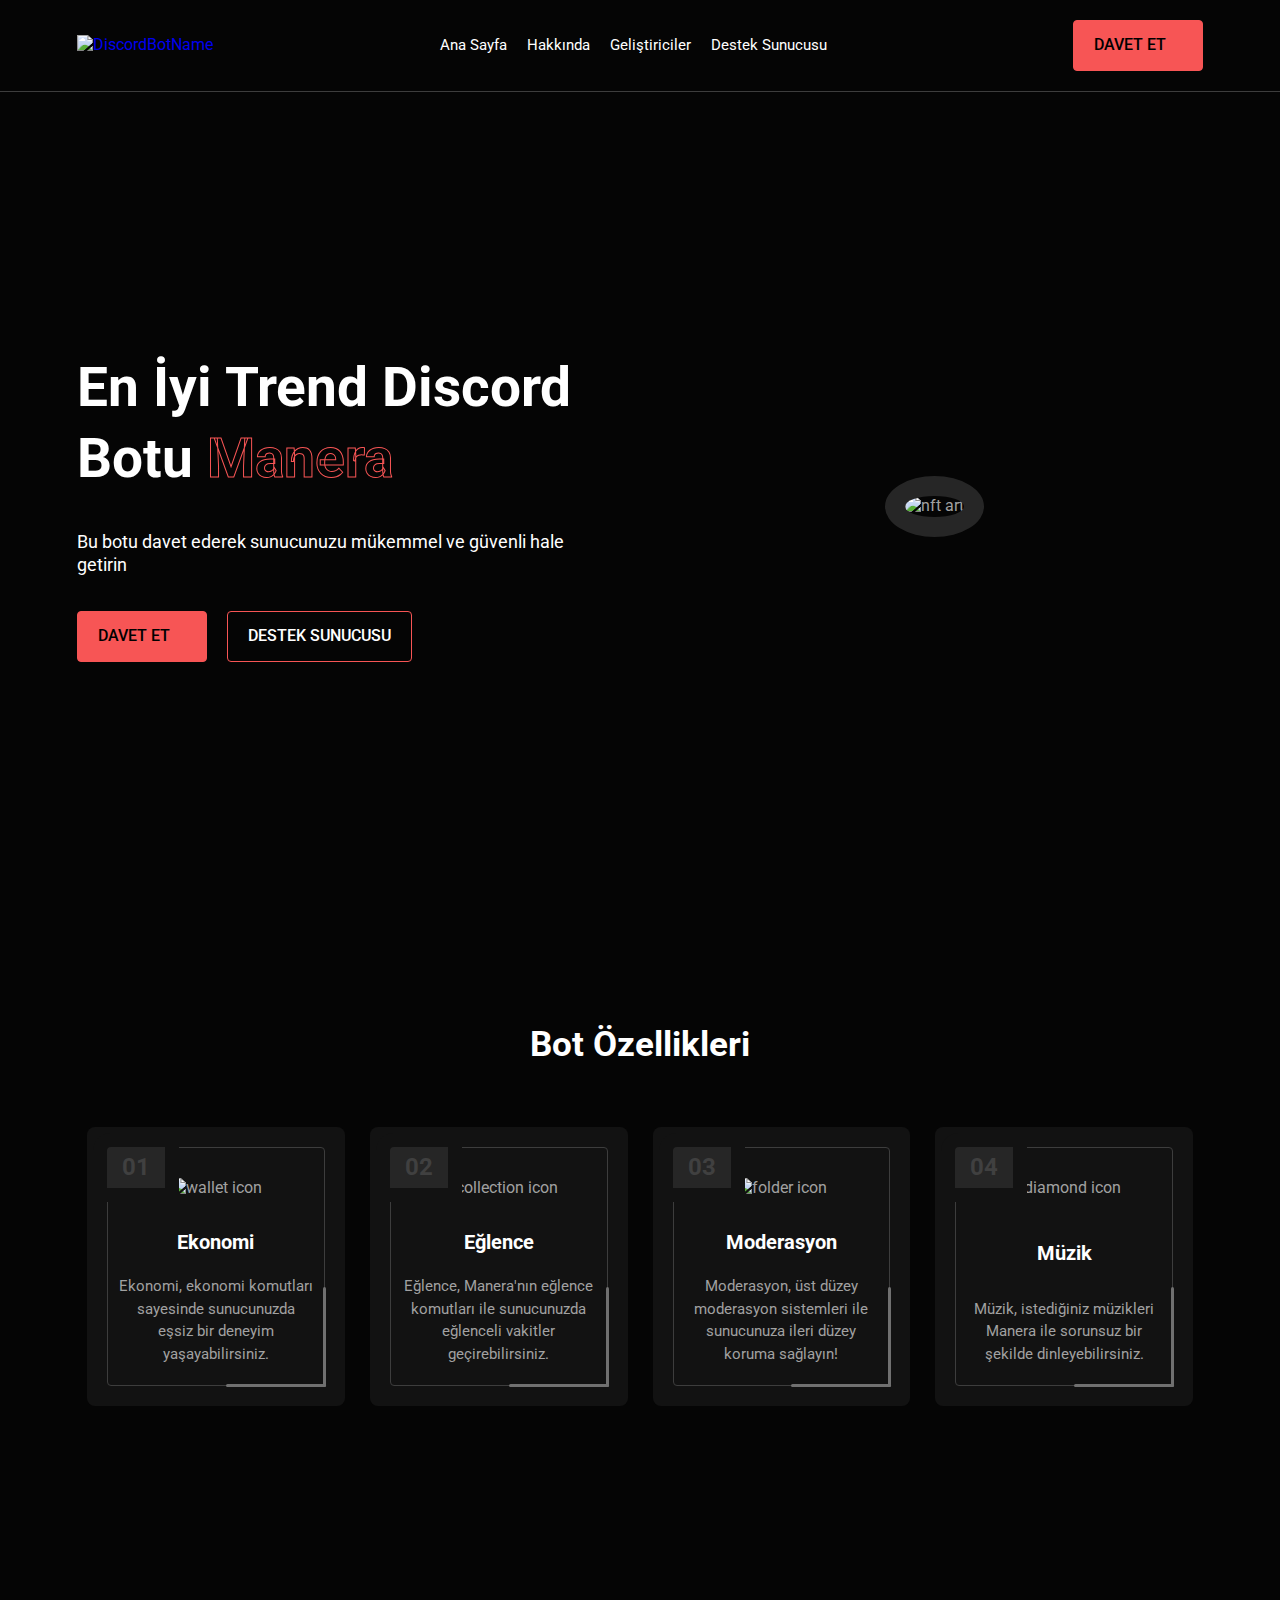
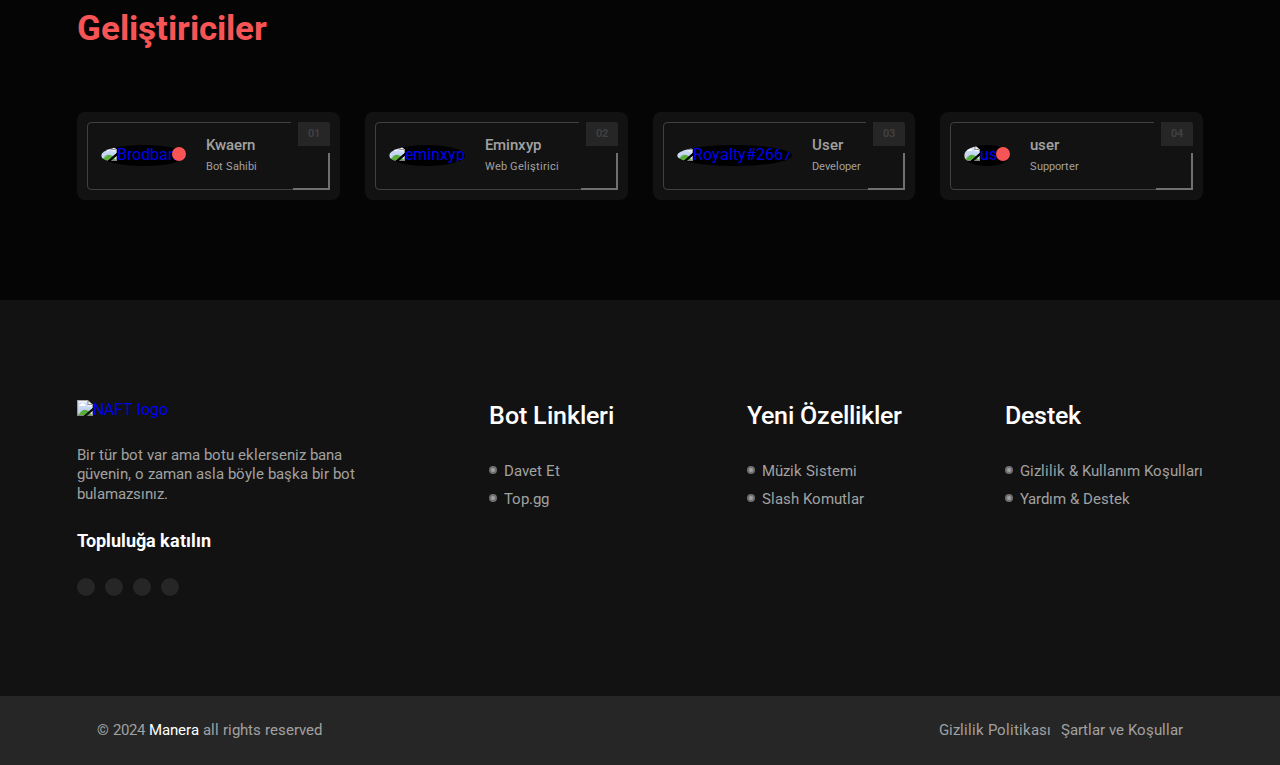
==== index.html @ 89b0ffce "Update index.html" ====
<!DOCTYPE html>
<html lang="tr">

<head>
  <meta charset="UTF-8">
  <meta http-equiv="X-UA-Compatible" content="IE=edge">
  <meta name="viewport" content="width=device-width, initial-scale=1.0">
  <title>Manera</title>

  <!-- 
    - favicon
  -->
  <link rel="shortcut icon" href="https://cdn.discordapp.com/attachments/1184591394103382036/1201522361778839643/maneraks.png?ex=65ca1fe6&is=65b7aae6&hm=19bd0932a2fc0174653f00691e097442fe1df727c82c39005e2b1308555ed3d6& type="image/x-icon">

  <!-- 
    - custom css link
  -->
  <link rel="stylesheet" href="./assets/css/style.css">

  <!-- 
    - google font link
  -->
  <link rel="preconnect" href="https://fonts.googleapis.com">
  <link rel="preconnect" href="https://fonts.gstatic.com" crossorigin>
  <link href="https://fonts.googleapis.com/css2?family=Roboto:wght@400;500;700&display=swap" rel="stylesheet">
</head>

<body id="top">

  <!-- 
    - #HEADER
  -->

  <header>

    <div class="container">

      <a href="#" class="logo">
        <img src="https://cdn.discordapp.com/attachments/1184591394103382036/1201583667835834488/Adsz_tasarm_2.png?ex=65ca58fe&is=65b7e3fe&hm=c01d398c096b6170b34c6fc2c13f0830bc9ed2c8a7b7e4e48bc62b7cde8f0c34&" alt="DiscordBotName">
      </a>

      <div class="header-right">

        <div class="header-nav-wrapper">

          <button class="navbar-toggle-btn" data-navbar-toggle-btn>
            <ion-icon name="menu-outline"></ion-icon>
          </button>

          <nav class="navbar" data-navbar>

            <ul class="navbar-list">

              <li>
                <a href="#" class="navbar-link">Ana Sayfa</a>
              </li>

              <li>
                <a href="#about" class="navbar-link">Hakkında</a>
              </li>

              <li>
                <a href="#dev" class="navbar-link">Geliştiriciler</a>
              </li>

            
              <li>
                <a href="https://discord.gg/sdFWwpCREx" class="navbar-link">Destek Sunucusu</a>
              </li>


            </ul>
            
          </nav>

        </div>

        <div class="header-actions">
          

          <a href="https://discord.com/api/oauth2/authorize?client_id=985594966036316211&permissions=8&scope=bot%20applications.commands " class="btn btn-primary">Davet Et</a>


        </div>

      </div>

    </div>

  </header>





  <main>

    <article>

      

      <section class="hero">
        <div class="container">

          <div class="hero-content">

            <h1 class="h1 hero-title">En İyi Trend Discord Botu <span>Manera</span></h1>

            <p class="hero-text">Bu botu davet ederek sunucunuzu mükemmel ve güvenli hale getirin
            </p>

            <div class="btn-group">
              <a href="https://discord.com/api/oauth2/authorize?client_id=985594966036316211&permissions=8&scope=bot%20applications.commands" class="btn btn-primary">Davet Et</a>
              <a href="https://discord.gg/sdFWwpCREx" class="btn btn-secondary">Destek Sunucusu</a>
</form>
            </div>

          </div>

          <figure class="hero-banner">
            <img src="https://cdn.discordapp.com/attachments/1184591394103382036/1201522361778839643/maneraks.png?ex=65ca1fe6&is=65b7aae6&hm=19bd0932a2fc0174653f00691e097442fe1df727c82c39005e2b1308555ed3d6&" alt="nft art">
          </figure>

        </div>
      </section>






      <!-- 
        - #ABOUT
      -->

      <section class="about" id="about">
        <div class="container">

          <h2 class="h2 about-title">Bot Özellikleri</h2>

          <ol class="about-list">

            <li class="about-item">
              <div class="about-card">

                <div class="card-number">01</div>

                <div class="card-icon">
                  <img src="https://cdn.discordapp.com/attachments/779700621447659540/1201577513789440080/2.png?ex=65ca5343&is=65b7de43&hm=60f9c2568402c52080551165c7b3b1ceeabcdd737053ff9cd080be063359512f&" alt="wallet icon">
                </div>

                <h3 class="h3 about-card-title">Ekonomi</h3>

                <p class="about-card-text">
                  Ekonomi, ekonomi komutları sayesinde sunucunuzda eşsiz bir deneyim yaşayabilirsiniz.
                </p>

              </div>
            </li>

            <li class="about-item">
              <div class="about-card">

                <div class="card-number">02</div>

                <div class="card-icon">
                  <img src="https://cdn.discordapp.com/attachments/779700621447659540/1201577491018559628/4.png?ex=65ca533e&is=65b7de3e&hm=a3a551748a558f6beef1a54694c07bf31b1537f04cc3c6c44092ff84a36e5d94&" alt="collection icon">
                </div>

                <h3 class="h3 about-card-title">Eğlence</h3>

                <p class="about-card-text">
                 
                  Eğlence, Manera'nın eğlence komutları ile sunucunuzda eğlenceli vakitler geçirebilirsiniz.
                </p>

              </div>
            </li>

            <li class="about-item">
              <div class="about-card">

                <div class="card-number">03</div>

                <div class="card-icon">
                  <img src="https://cdn.discordapp.com/attachments/779700621447659540/1201577513495822457/1.png?ex=65ca5343&is=65b7de43&hm=691351d4717c5593e59cc97327eeae18f609e2f7837d290efa427a0a22c0b8bb&" alt="folder icon">
                </div>

                <h3 class="h3 about-card-title">Moderasyon</h3>

                <p class="about-card-text">
                  Moderasyon, üst düzey moderasyon sistemleri ile sunucunuza ileri düzey koruma sağlayın!
                </p>

              </div>
            </li>

            <li class="about-item">
              <div class="about-card">

                <div class="card-number">04</div>

                <div class="card-icon">
                  <img src="https://cdn.discordapp.com/attachments/779700621447659540/1201577490787881121/3.png?ex=65ca533e&is=65b7de3e&hm=6235b880f688e910d16bcdf374d6e4fe6c2d73f40799fc205bdd5965414d3200&" alt="diamond icon">
                </div>

                <h3 class="h3 about-card-title">Müzik</h3>

                <p class="about-card-text">
                  Müzik, istediğiniz müzikleri Manera ile sorunsuz bir şekilde dinleyebilirsiniz.
                </p>

              </div>
            </li>

          </ol>

        </div>
      </section>




      <!-- 
        - #Developers 
      -->

      <section class="top-seller" id="dev">
        <div class="container">

          <h2 class="h2 top-seller-title">
             <span>Geliştiriciler</span>
            <ion-icon name="chevron-down"></ion-icon>
          </h2>

          <ol class="top-seller-list">

            <li class="top-seller-item">
              <a href="https://discord.com/users/902555971736465418" class="top-seller-card">

                <div class="card-number">01</div>

                <figure class="card-avatar">
                  <img src="https://cdn.discordapp.com/avatars/902555971736465418/47c8a2fa4b75178d156326b6716429ea.png?size=128" alt="Brodband">

                  <div class="avatar-badge">
                    <ion-icon name="checkmark-outline"></ion-icon>
                  </div>
                </figure>

                <div class="card-content">
                  <h3 class="h5 card-title">Kwaern</h3>

                  <data  >Bot Sahibi</data>
                </div>

              </a>
            </li>

            <li class="top-seller-item">
              <a href="https://discord.com/users/1033338920240418837" class="top-seller-card">

                <div class="card-number">02</div>

                <figure class="card-avatar">
                  <img src="https://cdn.discordapp.com/avatars/1033338920240418837/4757156acd725b22ab27d1b006e57ef4.png?size=128" alt="eminxyp">
                </figure>

                <div class="card-content">
                  <h3 class="h5 card-title">Eminxyp
</h3>

                  <data  >Web Geliştirici</data>
                </div>

              </a>
            </li>

            <li class="top-seller-item">
              <a href="#" class="top-seller-card">

                <div class="card-number">03</div>

                <figure class="card-avatar">
                  <img src="https://burayaavatareklencek.com" alt="Royalty#2667">
                </figure>

                <div class="card-content">
                  <h3 class="h5 card-title">User</h3>

                  <data  >Developer</data>
                </div>

              </a>
            </li>

            <li class="top-seller-item">
              <a href="#" class="top-seller-card">

                <div class="card-number">04</div>

                <figure class="card-avatar">
                  <img src="https://burayaavatareklencek.com" alt="user">

                  <div class="avatar-badge">
                    <ion-icon name="checkmark-outline"></ion-icon>
                  </div>
                </figure>

                <div class="card-content">
                  <h3 class="h5 card-title">user</h3>

                  <data  >Supporter</data>
                </div>

              </a>
            </li>
   

          </ol>

        </div>
      </section>

    </article>

  </main>





  <!-- 
    - #FOOTER
  -->

  <footer>

    <div class="footer-top">
      <div class="container">

        <div class="footer-brand">

          <a href="#" class="logo">
            <img src="https://cdn.discordapp.com/attachments/1184591394103382036/1201583667835834488/Adsz_tasarm_2.png?ex=65ca58fe&is=65b7e3fe&hm=c01d398c096b6170b34c6fc2c13f0830bc9ed2c8a7b7e4e48bc62b7cde8f0c34&" alt="NAFT logo">
          </a>

          <p class="footer-brand-text">
            Bir tür bot var ama botu eklerseniz bana güvenin, o zaman asla böyle başka bir bot bulamazsınız. 
          </p>

          <h3 class="h4 social-title">Topluluğa katılın</h3>

          <ul class="social-list">

            <li>
              <a href="https://github.com/" class="social-link">
                <ion-icon name="logo-github"></ion-icon>
              </a>
            </li>

            <li>
              <a href="https://twitter.com/" class="social-link">
                <ion-icon name="logo-twitter"></ion-icon>
              </a>
            </li>

            <li>
              <a href="https://www.instagram.com/" class="social-link">
                <ion-icon name="logo-instagram"></ion-icon>
              </a>
            </li>

            <li>
              <a href="https://www.youtube.com/" class="social-link">
                <ion-icon name="logo-youtube"></ion-icon>
              </a>
            </li>

          </ul>

        </div>

        <div class="footer-link-box">

          <ul class="footer-list">

            <li>
              <h3 class="h3 footer-item-title">Bot Linkleri</h3>
            </li>

            <li class="footer-item">
              <a href="https://discord.com/api/oauth2/authorize?client_id=985594966036316211&permissions=8&scope=bot%20applications.commands" class="footer-link">Davet Et</a>
            </li>

            <li class="footer-item">
              <a href="https://top.gg/bot/985594966036316211/vote" class="footer-link">Top.gg</a>
            </li>

          </ul>

          <ul class="footer-list">

            <li>
              <h3 class="h3 footer-item-title">Yeni Özellikler</h3>
            </li>

            <li class="footer-item">
              <a href="https://discord.com/api/oauth2/authorize?client_id=985594966036316211&permissions=8&scope=bot%20applications.commands" class="footer-link">Müzik Sistemi</a>
            </li>

            <li class="footer-item">
              <a href="https://discord.com/api/oauth2/authorize?client_id=985594966036316211&permissions=8&scope=bot%20applications.commands" class="footer-link">Slash Komutlar</a>
            </li>

          
          </ul>

          <ul class="footer-list">

            <li>
              <h3 class="h3 footer-item-title">Destek</h3>
            </li>

            <li class="footer-item">
              <a href="https://discord.gg/sdFWwpCREx" class="footer-link">Gizlilik & Kullanım Koşulları</a>
            </li>

            <li class="footer-item">
              <a href="https://discord.gg/sdFWwpCREx" class="footer-link">Yardım & Destek</a>
            </li>

         
          </ul>

        </div>

      </div>
    </div>

    <div class="footer-bottom">
      <div class="container">

        <p class="copyright">
          &copy; 2024 <a href="https://discord.gg/sdFWwpCREx">Manera</a> all rights reserved
        </p>

        <div class="footer-bottom-links">
          <a href="https://discord.gg/sdFWwpCREx">Gizlilik Politikası</a>

          <a href="https://discord.gg/sdFWwpCREx">Şartlar ve Koşullar</a>
        </div>

      </div>
    </div>

  </footer>



<style>
  .top-seller-card img {
    border-radius:50%;
  }
</style>

  <!--
    - #GO TO TOP
  -->

  <a href="#top" class="go-top" data-go-top>
    <ion-icon name="arrow-up-outline"></ion-icon>
  </a>





  <!-- 
    - custom js link
  -->
  <script src="./assets/js/script.js"></script>

  <!-- 
    - ionicon link
  -->
  <script type="module" src="https://unpkg.com/ionicons@5.5.2/dist/ionicons/ionicons.esm.js"></script>
  <script nomodule src="https://unpkg.com/ionicons@5.5.2/dist/ionicons/ionicons.js"></script>

</body>

</html>
---- assets/css/style.css ----
/*-----------------------------------*\ 
 * #style.css
\*-----------------------------------*/

/**
 * copyright 2022 @diwasatreya
 */





/*-----------------------------------*\
 * #CUSTOM PROPERTY 
\*-----------------------------------*/

:root {

  /**
   * colors
   */

  --jet: hsl(0, 0%, 20%);
  --white: hsl(0, 0%, 100%);
  --black: hsl(0, 0%, 0%);
  --onyx-1: hsl(0, 0%, 24%);
  --onyx-2: hsl(0, 0%, 25%);
  --gray-web: hsl(0, 0%, 48%);
  --light-gray: hsl(0, 0%, 80%);
  --davys-gray: hsl(0, 0%, 33%);
  --field-drab: hsl(47, 98%, 22%);
  --red-crayola: hsl(356, 73%, 58%);
  --golden-puppy: hsl(0, 91%, 65%);
  --quick-silver: hsl(0, 0%, 63%);
  --sonic-silver: hsl(0, 0%, 44%);
  --eerie-black-1: hsl(0, 0%, 15%);
  --eerie-black-2: hsl(0, 0%, 7%);
  --rich-black-fogra-39: hsl(0, 0%, 2%);

  /**
   * typography
   */

  --ff-roboto: "Roboto", sans-serif;

  --fs-1: 32px;
  --fs-2: 20px;
  --fs-3: 19px;
  --fs-4: 18px;
  --fs-5: 16px;
  --fs-6: 15px;
  --fs-7: 14px;
  --fs-8: 13px;
  --fs-9: 12px;
  --fs-10: 11px;

  --fw-500: 500;
  --fw-700: 700;

  /**
   * transition
   */

  --transition: 0.15s ease-in-out;

}





/*-----------------------------------*\
 * #RESET 
\*-----------------------------------*/

*, *::before, *::after {
  margin: 0;
  padding: 0;
  box-sizing: border-box;
}

a { text-decoration: none; }

li { list-style: none; }

button {
  color: inherit;
  background: none;
  border: none;
  font: inherit;
  cursor: pointer;
}

button,
img,
input,
a,
span,
ion-icon { display: block; }

input {
  font: inherit;
  border: none;
}

html {
  font-family: var(--ff-roboto);
  color: var(--quick-silver);
  line-height: 1.3;
  scroll-behavior: smooth;
}

body {
  background: var(--rich-black-fogra-39);
  min-width: 280px;
}

button, a, input, [tabindex] { outline-offset: 4px; }

::-webkit-scrollbar { width: 10px; }

::-webkit-scrollbar-track {
  background: var(--rich-black-fogra-39);
  border-left: 1px solid var(--onyx-1);
}

::-webkit-scrollbar-thumb { background: var(--golden-puppy); }

::-webkit-scrollbar-thumb:hover { --golden-puppy: hsl(47, 100%, 40%); }

::-webkit-scrollbar-button { height: 5px; }





/*-----------------------------------*\
 * #REUSED STYLE 
\*-----------------------------------*/

.container { padding: 0 12px; }

.h1,
.h2,
.h3 { color: var(--white); }

.h1 {
  font-size: var(--fs-1);
  text-transform: capitalize;
}

.h2 { font-size: var(--fs-3); }

.h3 { font-size: var(--fs-2); }

.h4 {
  color: inherit;
  font-size: var(--fs-5);
  font-weight: var(--fw-700);
}

.h5 {
  font-size: var(--fs-6);
  font-weight: var(--fw-500);
}

.btn {
  color: var(--white);
  font-size: var(--fs-9);
  font-weight: var(--fw-500);
  text-transform: uppercase;
  min-width: 130px;
  padding: 10px 15px;
  border: 1px solid var(--golden-puppy);
  border-radius: 4px;
}

.btn-primary {
  background: var(--golden-puppy);
  color: var(--black);
}

.btn-primary:is(:hover, :focus) { --golden-puppy: hsl(0, 100%, 75%); }

.btn-secondary:is(:hover, :focus) { background: hsla(47, 100%, 45%, 0.1); }





/*-----------------------------------*\
 * #HEADER
\*-----------------------------------*/

header {
  padding: 20px 0;
  border-bottom: 1px solid var(--onyx-1);
}

header .container {
  display: flex;
  justify-content: space-between;
  align-items: center;
}

.header-nav-wrapper { position: relative; }

.navbar {
  background: var(--onyx-1);
  position: absolute;
  top: calc(100% + 20px);
  right: 0;
  width: 250px;
  padding: 15px;
  border-radius: 8px;
  transform: scale(0.8);
  transform-origin: top right;
  opacity: 0;
  visibility: hidden;
  pointer-events: none;
  transition: var(--transition);
}

.navbar.active {
  transform: scale(1);
  opacity: 1;
  visibility: visible;
  pointer-events: all;
}

.navbar-link {
  background: transparent;
  color: var(--white);
  font-size: var(--fs-7);
  padding: 8px 10px;
  border-radius: 4px;
}

.navbar-link:is(:hover, :focus) { background: var(--davys-gray); }

.navbar-toggle-btn {
  color: var(--white);
  font-size: 30px;
  padding: 5px;
}

.header-actions { display: none; }





/*-----------------------------------*\
 * #HERO
\*-----------------------------------*/

.hero { padding: 60px 0; }

.hero-content {
  text-align: center;
  margin-bottom: 50px;
}

.hero-title { margin-bottom: 15px; }

.hero-title > span {
  display: inline-block;
  -webkit-text-stroke-width: 1px;
  -webkit-text-stroke-color: var(--golden-puppy);
  -webkit-text-fill-color: transparent;
}

.hero-text {
  color: var(--white);
  font-size: var(--fs-7);
  margin-bottom: 20px;
}

.btn-group {
  display: flex;
  justify-content: center;
  align-items: center;
  gap: 10px;
}

.hero-banner {
  border: 20px solid var(--eerie-black-1);
  border-radius: 50%;
  overflow: hidden;
}

.hero-banner img {
  width: 100%;
  height: 100%;
  object-fit: cover;
}





/*-----------------------------------*\
 * #NEW PRODUCT, EXPLORE PRODUCT
\*-----------------------------------*/

.new-product {
  background: var(--eerie-black-2);
  padding: 60px 0;
}

.section-header-wrapper {
  display: flex;
  justify-content: space-between;
  align-items: center;
  gap: 20px;
  margin-bottom: 40px;
}

.product-list {
  display: grid;
  grid-template-columns: 1fr;
  gap: 25px;
}

.product-card {
  background: var(--eerie-black-1);
  padding: 18px;
  border: 1px solid var(--onyx-2);
  border-radius: 8px;
}

.product-banner {
  position: relative;
  height: 210px;
  border-radius: 10px;
  overflow: hidden;
  margin-bottom: 25px;
}

.product-banner img {
  width: 100%;
  height: 100%;
  object-fit: cover;
}

.product-actions {
  position: absolute;
  top: 20px;
  left: 20px;
  right: 20px;
  display: flex;
  justify-content: space-between;
  align-items: center;
}

.product-card-menu,
.add-to-whishlist {
  width: 25px;
  height: 25px;
  display: grid;
  place-items: center;
  border-radius: 50%
}

.product-card-menu {
  background: var(--golden-puppy);
  color: var(--black);
}

.add-to-whishlist {
  background: var(--eerie-black-1);
  color: var(--white);
}

.add-to-whishlist.active { color: var(--red-crayola); }

.add-to-whishlist:is(:hover, :focus) { --white: hsl(0, 0%, 80%); }

.place-bid-btn {
  background: var(--golden-puppy);
  color: var(--black);
  position: absolute;
  top: 50%;
  left: 50%;
  transform: translate(-50%, 0);
  font-size: var(--fs-7);
  text-transform: capitalize;
  padding: 8px 16px;
  border-radius: 4px;
  opacity: 0;
  transition: var(--transition);
}

.product-card:is(:hover, :focus) .place-bid-btn,
.place-bid-btn:focus {
  transform: translate(-50%, -50%);
  opacity: 1;
}

.product-title { margin-bottom: 15px; }

.product-card:is(:hover, :focus) .product-title { color: var(--red-crayola); }

.product-meta {
  display: flex;
  justify-content: space-between;
  align-items: center;
  margin-bottom: 25px;
}

.product-author {
  display: flex;
  justify-content: flex-start;
  align-items: center;
  gap: 10px;
}

.author-img {
  background: var(--black);
  border-radius: 50%;
  overflow: hidden;
}

.author-username,
.product-price .label {
  color: inherit;
  font-size: var(--fs-8);
}

.author-username:is(:hover, :focus) { color: var(--golden-puppy); }

.product-price data {
  font-size: var(--fs-6);
  font-weight: var(--fw-700);
}

.product-footer {
  display: flex;
  justify-content: space-between;
  align-items: center;
  font-size: var(--fs-8);
}

.tag {
  background: var(--golden-puppy);
  color: var(--black);
  padding: 4px 10px;
  border-radius: 4px;
}





/*-----------------------------------*\
 * #ABOUT
\*-----------------------------------*/

.about { padding: 60px 0; }

.about-title {
  text-align: center;
  margin-bottom: 40px;
}

.about-list {
  display: grid;
  grid-template-columns: 1fr;
  gap: 25px;
  margin: 0 10px;
}

.about-item {
  background: var(--eerie-black-2);
  padding: 20px;
  border-radius: 8px;
}

.about-card {
  position: relative;
  padding: 30px 10px 20px;
  border: 1px solid var(--onyx-1);
  border-radius: 4px;
  text-align: center;
}

.about-card::before,
.about-card::after {
  content: "";
  position: absolute;
  bottom: -2px;
  right: -2px;
  background: var(--sonic-silver);
  border-radius: 10px;
  transition: var(--transition);
}

.about-card::before {
  width: 3px;
  height: 100px;
}

.about-card::after {
  width: 100px;
  height: 3px;
}

.about-item:hover .about-card::before,
.about-item:hover .about-card::after { background: var(--golden-puppy); }

.about-card .card-number {
  position: absolute;
  background: var(--eerie-black-1);
  color: var(--onyx-2);
  top: -15px;
  left: -15px;
  padding: 5px 15px;
  font-size: 24px;
  font-weight: var(--fw-700);
  border-top-left-radius: 18px;
  border: 14px solid var(--eerie-black-2);
}

.card-icon {
  width: max-content;
  margin-inline: auto;
  margin-bottom: 30px;
}

.about-card-title {
  margin-bottom: 20px;
  transition: var(--transition);
}

.about-item:hover .about-card-title { color: var(--golden-puppy); }

.about-card-text {
  font-size: var(--fs-7);
  line-height: 1.5;
}





/*-----------------------------------*\
 * #EXPLORE PRODUCT
\*-----------------------------------*/

.explore-product {
  background: var(--eerie-black-2);
  padding: 60px 0;
}





/*-----------------------------------*\
 * #TOP SELLER 
\*-----------------------------------*/

.top-seller { padding: 60px 0; }

.top-seller-title {
  display: flex;
  justify-content: flex-start;
  align-items: center;
  margin-bottom: 40px;
  gap: 5px;
}

.top-seller-title span { color: var(--golden-puppy); }

.top-seller-title ion-icon { margin-left: 10px; }

.top-seller-list {
  display: grid;
  grid-template-columns: 1fr;
  gap: 25px;
}

.top-seller-item {
  background: var(--eerie-black-2);
  padding: 10px;
  border-radius: 8px;
}

.top-seller-card {
  position: relative;
  padding: 13px;
  display: flex;
  justify-content: flex-start;
  align-items: center;
  gap: 20px;
  border: 1px solid var(--onyx-2);
  border-radius: 4px;
}

.top-seller-card::before,
.top-seller-card::after {
  content: "";
  position: absolute;
  bottom: -1px;
  right: -1px;
  background: var(--sonic-silver);
  transition: var(--transition);
}

.top-seller-card::before {
  width: 2px;
  height: 37px;
}

.top-seller-card::after {
  width: 37px;
  height: 2px;
}

.top-seller-card:hover::before,
.top-seller-card:hover::after { background: var(--golden-puppy); }

.top-seller .card-number {
  position: absolute;
  top: -8px;
  right: -8px;
  background: var(--eerie-black-1);
  font-size: var(--fs-10);
  font-weight: var(--fw-700);
  color: var(--onyx-2);
  padding: 5px 10px;
  border-top-right-radius: 10px;
  border: 7px solid var(--eerie-black-2);
}

.card-avatar {
  position: relative;
  background: var(--black);
  border-radius: 50%;
}

.avatar-badge {
  position: absolute;
  bottom: 5px;
  right: 0;
  background: var(--golden-puppy);
  border-radius: 50%;
  height: 14px;
  width: 14px;
  font-size: 12px;
  display: flex;
  justify-content: center;
  align-items: center;
}

.avatar-badge ion-icon { --ionicon-stroke-width: 70px; }

.top-seller .card-title {
  color: var(--quick-silver);
  transition: var(--transition);
}

.top-seller-card:hover .card-title { color: var(--golden-puppy); }

.top-seller .card-content data {
  color: var(--quick-silver);
  font-size: var(--fs-10);
}





/*-----------------------------------*\
 * #FOOTER
\*-----------------------------------*/

.footer-top {
  background: var(--eerie-black-2);
  padding: 60px 0;
}

.footer-top .logo { margin-bottom: 25px; }

.footer-brand { margin-bottom: 40px; }

.footer-brand-text { display: none; }

.social-title {
  color: var(--white);
  font-size: var(--fs-4);
  margin-bottom: 25px;
}

.social-list {
  display: flex;
  justify-content: flex-start;
  align-items: center;
  gap: 10px;
}

.social-link {
  background: var(--eerie-black-1);
  color: var(--quick-silver);
  padding: 9px;
  font-size: 20px;
  border-radius: 50%;
  transition: var(--transition);
}

.social-link:hover { color: var(--golden-puppy); }

.footer-link-box {
  display: grid;
  grid-template-columns: 1fr;
  gap: 25px;
}

.footer-item-title {
  font-weight: var(--fw-500);
  margin-bottom: 10px;
}

.footer-item {
  position: relative;
  transition: var(--transition);
}

.footer-item::before {
  position: absolute;
  content: "";
  top: 4px;
  left: 0;
  width: 8px;
  height: 8px;
  background: var(--quick-silver);
  border-radius: 50%;
  border: 2px solid var(--sonic-silver);
  transition: var(--transition);
}

.footer-item:hover::before {
  background: var(--golden-puppy);
  border-color: var(--field-drab);
}

.footer-link {
  color: var(--quick-silver);
  font-size: var(--fs-7);
  margin-bottom: 8px;
  padding-left: 15px;
  transition: var(--transition);
}

.footer-item:hover .footer-link { color: var(--golden-puppy); }

.footer-item:hover::before,
.footer-item:hover .footer-link { transform: translateX(10px); }

.footer-bottom {
  background: var(--eerie-black-1);
  padding: 25px 0;
  color: var(--quick-silver);
}

.copyright {
  font-size: var(--fs-7);
  padding: 0 20px;
  text-align: center;
  margin-bottom: 15px;
}

.copyright > a {
  display: inline-block;
  color: var(--white);
}

.copyright > a:hover { color: var(--golden-puppy); }

.footer-bottom-links {
  display: flex;
  flex-wrap: wrap;
  align-items: center;
  justify-content: center;
  gap: 10px;
  padding: 0 20px;
}

.footer-bottom-links a {
  color: var(--quick-silver);
  font-size: var(--fs-7);
  transition: var(--transition);
}

.footer-bottom-links a:hover { color: var(--golden-puppy); }





/*-----------------------------------*\
 * #GO TO TOP
\*-----------------------------------*/

.go-top {
  background: var(--eerie-black-1);
  color: var(--golden-puppy);
  position: fixed;
  bottom: 20px;
  right: 20px;
  width: 50px;
  height: 50px;
  display: grid;
  place-items: center;
  font-size: 24px;
  border-radius: 50%;
  box-shadow: 0 2px 4px hsla(0, 0%, 0%, 0.5);
  opacity: 0;
  visibility: hidden;
  pointer-events: none;
  transition: opacity 0.25s ease-in-out;
}

.go-top.active {
  opacity: 1;
  visibility: visible;
  pointer-events: all;
}

.go-top:hover { --eerie-black-1: hsl(0, 0%, 20%); }





/*-----------------------------------*\
 * #MEDIA QUERIES
\*-----------------------------------*/

/**
 * responsive for larger than 450px screen
 */

@media (min-width: 450px) {

  /**
   * REUSED STYLE
   */

  .container {
    max-width: 400px;
    margin: auto;
  }



  /**
   * FOOTER
   */

  .footer-link-box { grid-template-columns: 1fr 1fr; }

}





/**
 * responsive for larger than 650px screen
 */

@media (min-width: 650px) {

  /**
   * REUSED STYLE
   */

  .container { max-width: 600px; }



  /**
   * HERO
   */

  .hero .container { max-width: 450px; }



  /**
   * NEW PRODUCT, ABOUT, EXPLORE PRODUCT, TOP SELLER
   */

  .product-list,
  .about-list,
  .top-seller-list { grid-template-columns: 1fr 1fr; }



  /**
   * FOOTER
   */

  .footer-brand { text-align: center; }

  .footer-top .logo {
    width: max-content;
    margin-inline: auto;
  }

  .footer-brand-text {
    display: block;
    font-size: var(--fs-7);
    max-width: 400px;
    margin: auto;
    margin-bottom: 25px;
  }

  .social-list { justify-content: center; }

  .footer-link-box { grid-template-columns: repeat(3, 1fr); }

  .footer-item-title {
    --fs-2: 22px;
    margin-bottom: 30px;
  }

  .footer-bottom .container {
    display: flex;
    justify-content: space-between;
    align-items: center;
  }

  .copyright { margin-bottom: 0; }

}





/**
 * responsive for larger than 768px screen
 */

@media (min-width: 768px) {

  /**
   * CUSTOM PROPERTY
   */

  :root {

    /**
     * typography
     */

    --fs-1: 38px;
    --fs-3: 35px;
    --fs-7: 15px;
    --fs-9: 14px;

  }



  /**
   * REUSED STYLE
   */

  .container { max-width: 700px; }

  .btn { padding: 14px 20px; }



  /**
   * HERO
   */

  .hero { padding: 100px 0; }

  .hero .container {
    min-height: 70vh;
    max-width: 700px;
    display: grid;
    grid-template-columns: 1fr 1fr;
    place-items: center;
    gap: 25px;
  }

  .hero-content {
    text-align: left;
    margin-bottom: 0;
  }

  .btn-group { justify-content: flex-start; }



  /**
   * NEW PRODUCT, ABOUT, EXPLORE PRODUCT, TOP SELLER, FOOTER
   */

  .new-product,
  .about,
  .explore-product,
  .top-seller,
  .footer-top { padding: 100px 0; }

  .section-header-wrapper,
  .about-title,
  .top-seller-title { margin-bottom: 60px; }



  /**
   * GO TO TOP
   */

  .go-top {
    width: 60px;
    height: 60px;
    font-size: 30px;
  }

}





/**
 * responsive for larger than 1024px screen
 */

@media (min-width: 1024px) {

  /**
   * CUSTOM PROPERTY
   */

  :root {

    /**
     * typography
     */

    --fs-1: 45px;
    --fs-9: 16px;

  }



  /**
   * REUSED STYLE
   */

  .container { max-width: 950px; }



  /**
   * HEADER
   */

  .header-right {
    display: flex;
    justify-content: center;
    align-items: center;
    gap: 20px;
  }

  .header-actions {
    display: flex;
    justify-content: center;
    gap: 20px;
  }

  .search-field {
    background: var(--eerie-black-1);
    color: var(--gray-web);
    padding: 0 15px;
    border: 1px solid var(--onyx-1);
    border-radius: 4px;
  }



  /**
   * HERO
   */
   
  .hero .container {
    max-width: 950px;
    gap: 20px;
  }

  .hero-title,
  .hero-text { margin-bottom: 30px; }

  .hero-text { --fs-7: 18px; }

  .btn-group { gap: 20px; }



  /**
   * NEW PRODUCT, ABOUT, EXPLORE PRODUCT, TOP SELLER
   */

  .product-list,
  .about-list,
  .top-seller-list { grid-template-columns: repeat(3, 1fr); }



  /**
   * FOOTER
   */

  .footer-top .container {
    display: flex;
    justify-content: space-between;
    align-items: flex-start;
  }

  .footer-brand {
    max-width: 280px;
    text-align: left;
    margin-bottom: 0;
  }

  .footer-top .logo,
  .footer-brand-text { margin-inline: 0; }

  .social-list { justify-content: flex-start; }

  .footer-link-box { gap: 60px; }

  .footer-item-title {
    --fs-2: 25px;
    margin-bottom: 30px;
  }

}





/**
 * responsive for larger than 1200px screen
 */

@media (min-width: 1200px) {

  /**
   * CUSTOM PROPERTY
   */

  :root {

    /**
     * typography
     */

    --fs-1: 55px;

  }



  /**
   * REUSED STYLE
   */

  .container { max-width: 1150px; }



  /**
   * HEADER
   */

  .header-right,
  .header-nav-wrapper { flex-grow: 1; }

  .navbar-toggle-btn { display: none; }

  .navbar {
    opacity: 1;
    visibility: visible;
    pointer-events: all;
    transform: scale(1);
    position: static;
    background: none;
    width: 100%;
    padding: 0;
  }

  .navbar-list {
    display: flex;
    justify-content: center;
    align-items: center;
  }

  .navbar-link { position: relative; }

  .navbar-link:is(:hover, :focus) {
    background: none;
    color: var(--red-crayola);
  }

  .navbar-link::after {
    --scaleY: scaleY(0);

    content: "";
    position: absolute;
    bottom: 0;
    left: 50%;
    transform: translateX(-50%) var(--scaleY);
    transform-origin: bottom;
    width: 2px;
    height: 10px;
    background: linear-gradient(to top, var(--red-crayola), transparent);
    transition: var(--transition);
  }

  .navbar-link:hover::after,
  .navbar-link:focus::after { --scaleY: scaleY(1); }



  /**
   * HERO
   */

  .hero .container {
    max-width: 1150px;
    gap: 50px;
  }

  .hero-title,
  .hero-text { margin-bottom: 35px; }



  /**
   * NEW PRODUCT, ABOUT, EXPLORE PRODUCT, TOP SELLER
   */

  .product-list,
  .about-list,
  .top-seller-list { grid-template-columns: repeat(4, 1fr); }



  /**
   * ABOUT
   */

  .about-card {
    display: flex;
    flex-direction: column;
    height: 100%;
    justify-content: space-between;
    align-items: center;
  }



  /**
   * FOOTER
   */

  .footer-list { min-width: 180px; }

}
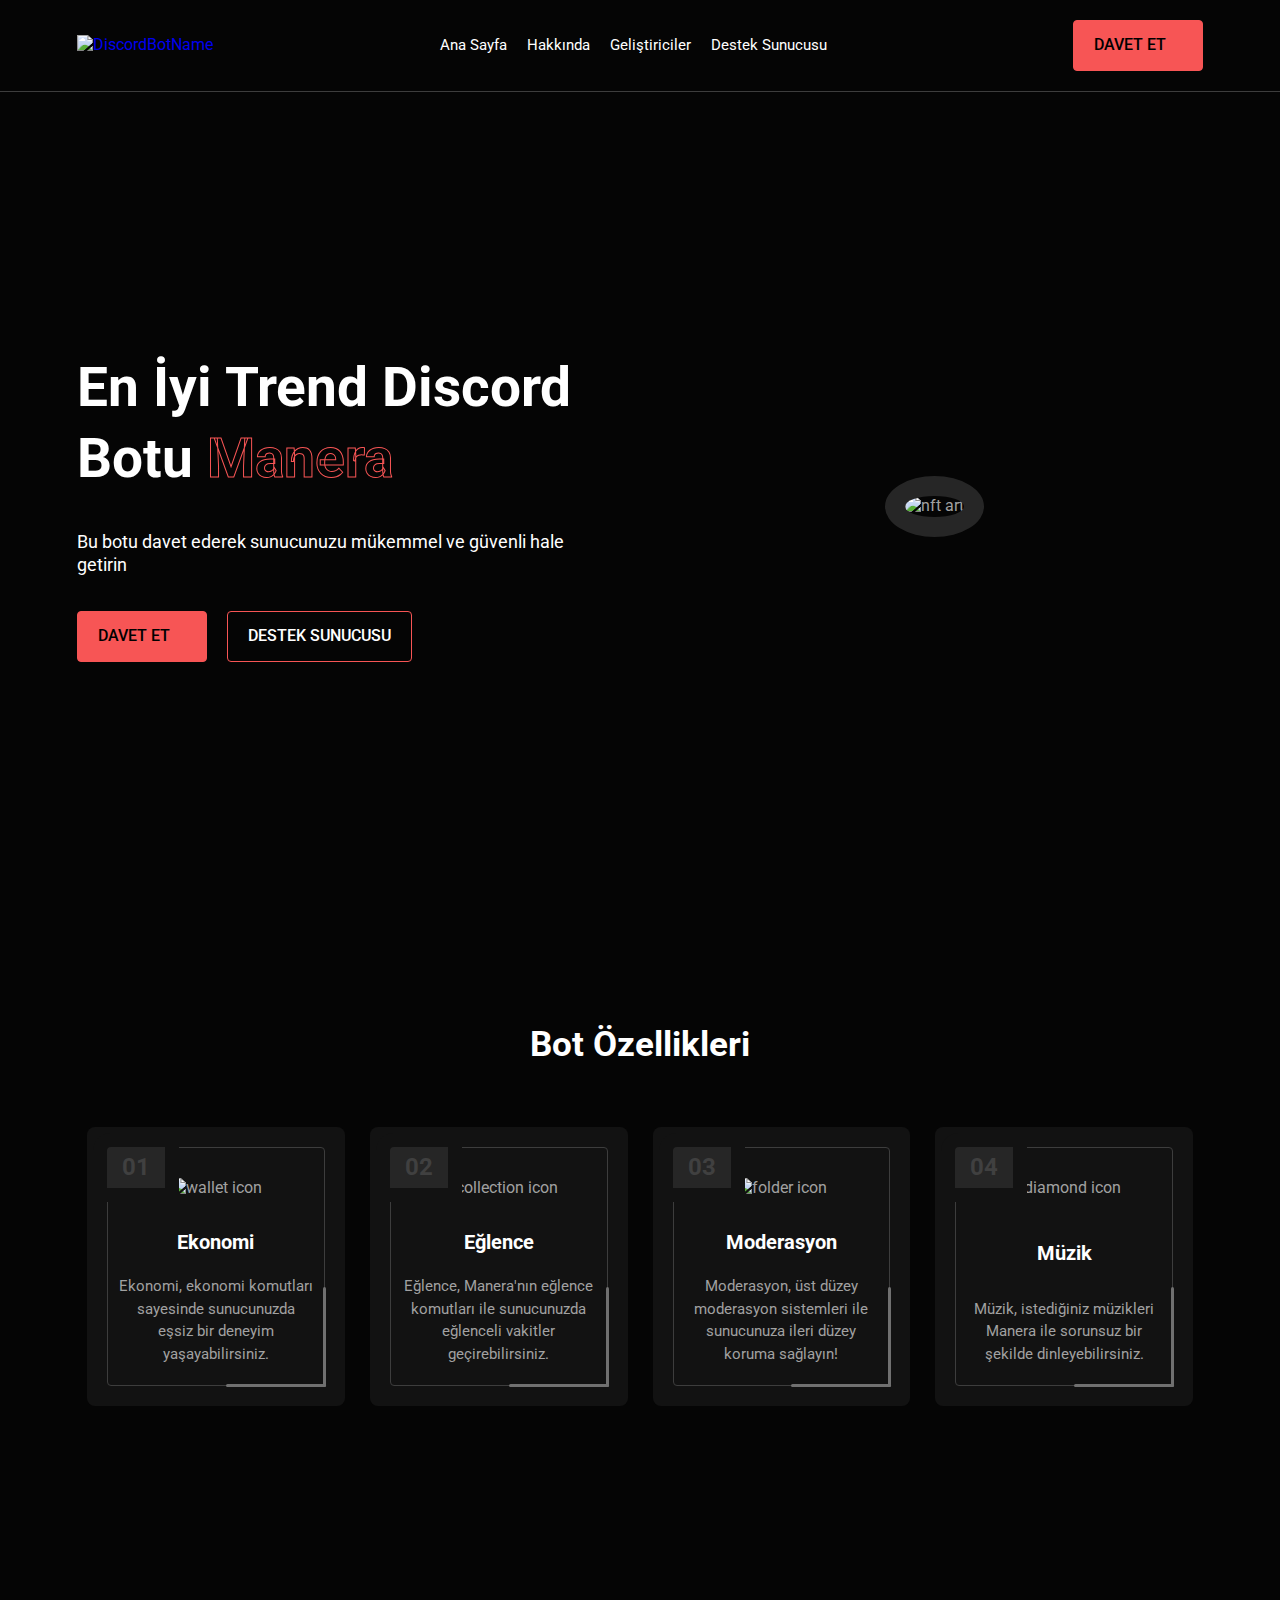
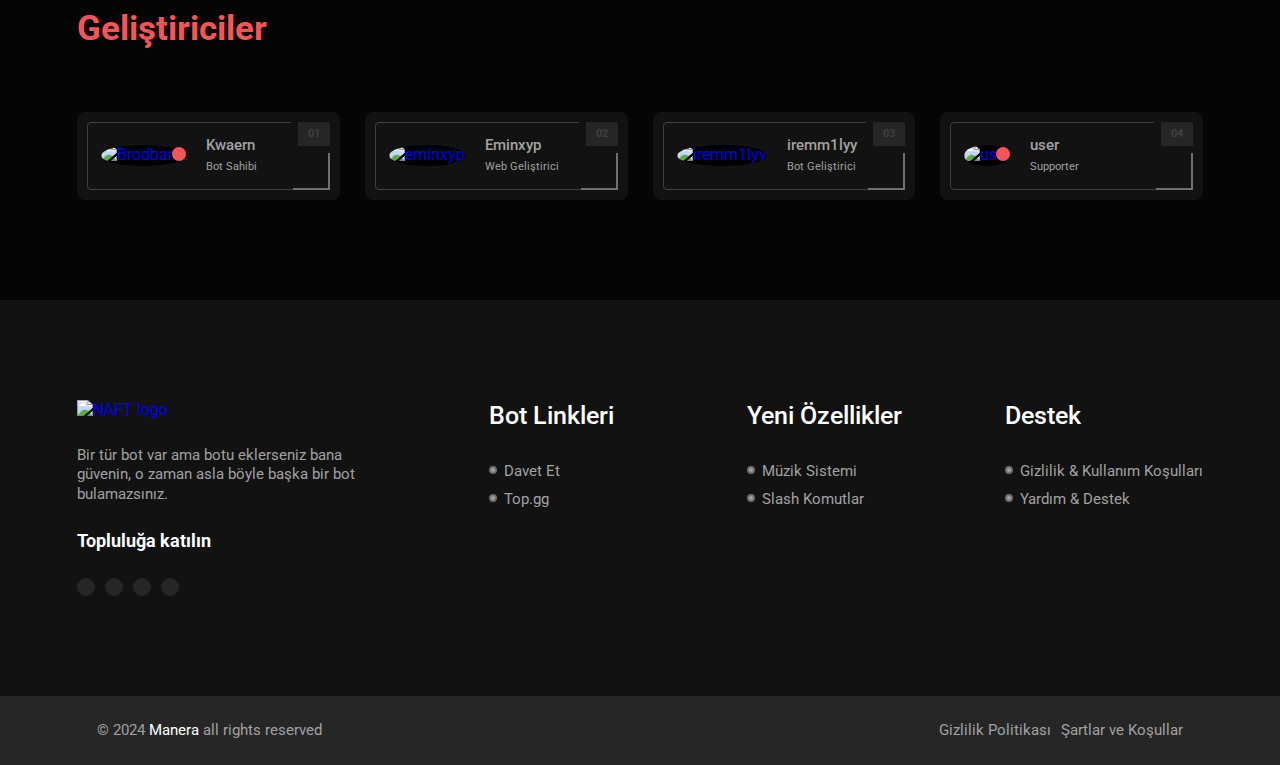
==== commit 1ccfbdb8: "Update index.html" ====
--- a/index.html
+++ b/index.html
@@ -282,13 +282,13 @@
                 <div class="card-number">03</div>
 
                 <figure class="card-avatar">
-                  <img src="https://burayaavatareklencek.com" alt="Royalty#2667">
+                  <img src="https://cdn.discordapp.com/avatars/1047012487431737364/aa0037d7763e10493c919f256db65c39.png?size=128" alt="iremm1lyy">
                 </figure>
 
                 <div class="card-content">
-                  <h3 class="h5 card-title">User</h3>
-
-                  <data  >Developer</data>
+                  <h3 class="h5 card-title">iremm1lyy</h3>
+
+                  <data  >Bot Geliştirici</data>
                 </div>
 
               </a>
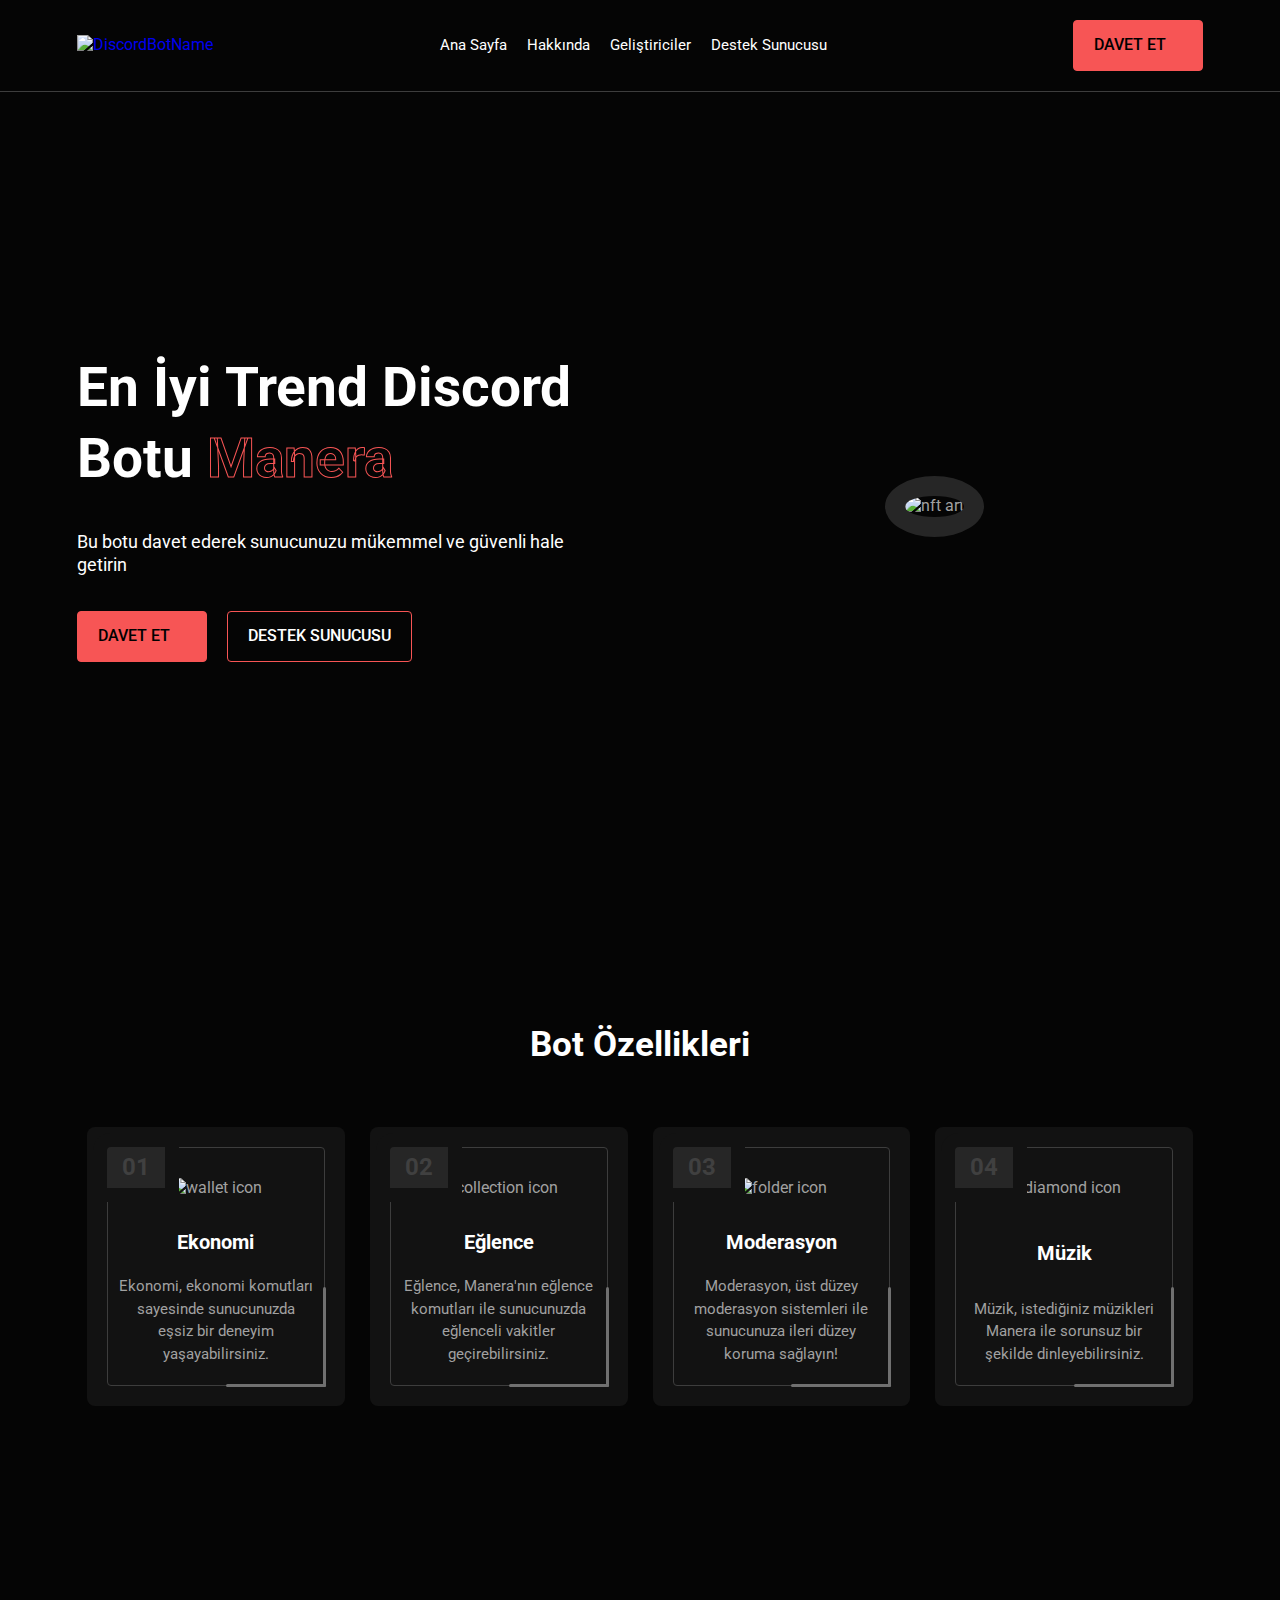
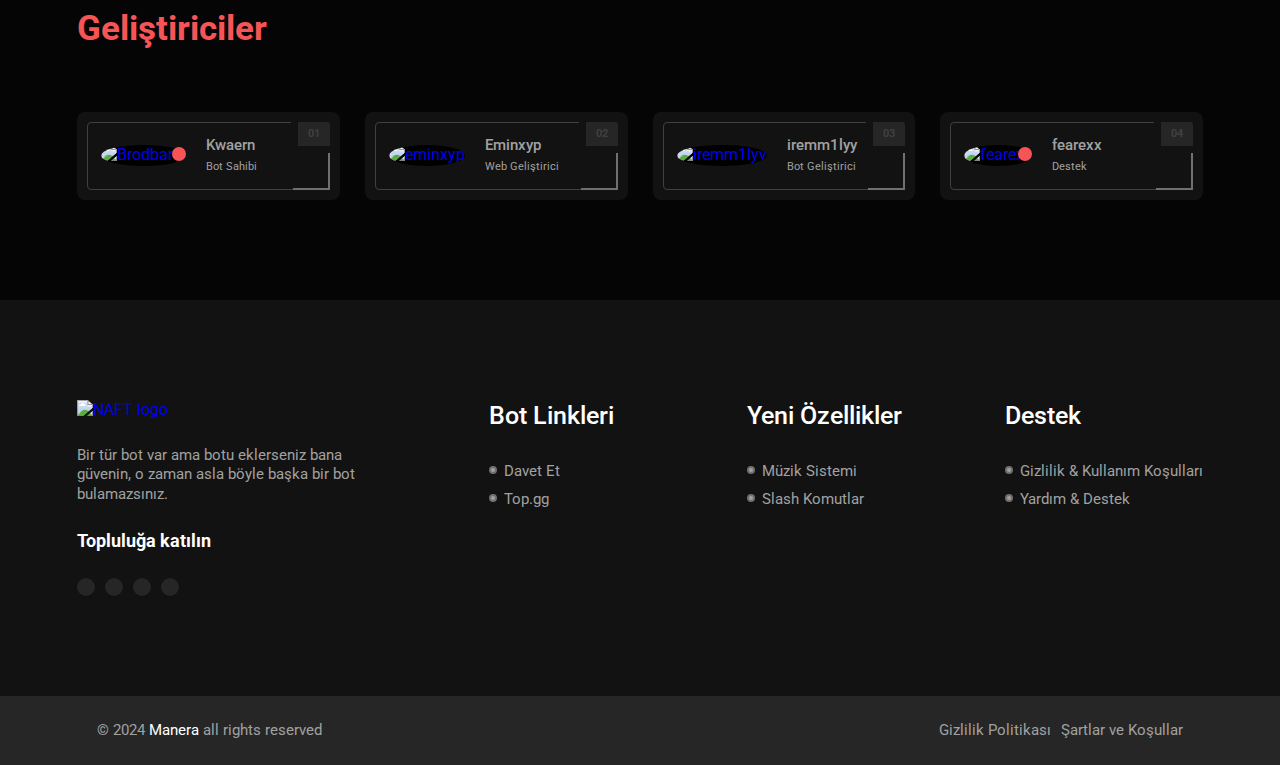
==== commit 237cc1de: "Update index.html" ====
--- a/index.html
+++ b/index.html
@@ -300,7 +300,7 @@
                 <div class="card-number">04</div>
 
                 <figure class="card-avatar">
-                  <img src="https://burayaavatareklencek.com" alt="user">
+                  <img src="https://cdn.discordapp.com/avatars/829688962468806656/5e75e4499a67775be062a7f53d2eacb6.png?size=128" alt="fearexx">
 
                   <div class="avatar-badge">
                     <ion-icon name="checkmark-outline"></ion-icon>
@@ -308,9 +308,9 @@
                 </figure>
 
                 <div class="card-content">
-                  <h3 class="h5 card-title">user</h3>
-
-                  <data  >Supporter</data>
+                  <h3 class="h5 card-title">fearexx</h3>
+
+                  <data  >Destek </data>
                 </div>
 
               </a>
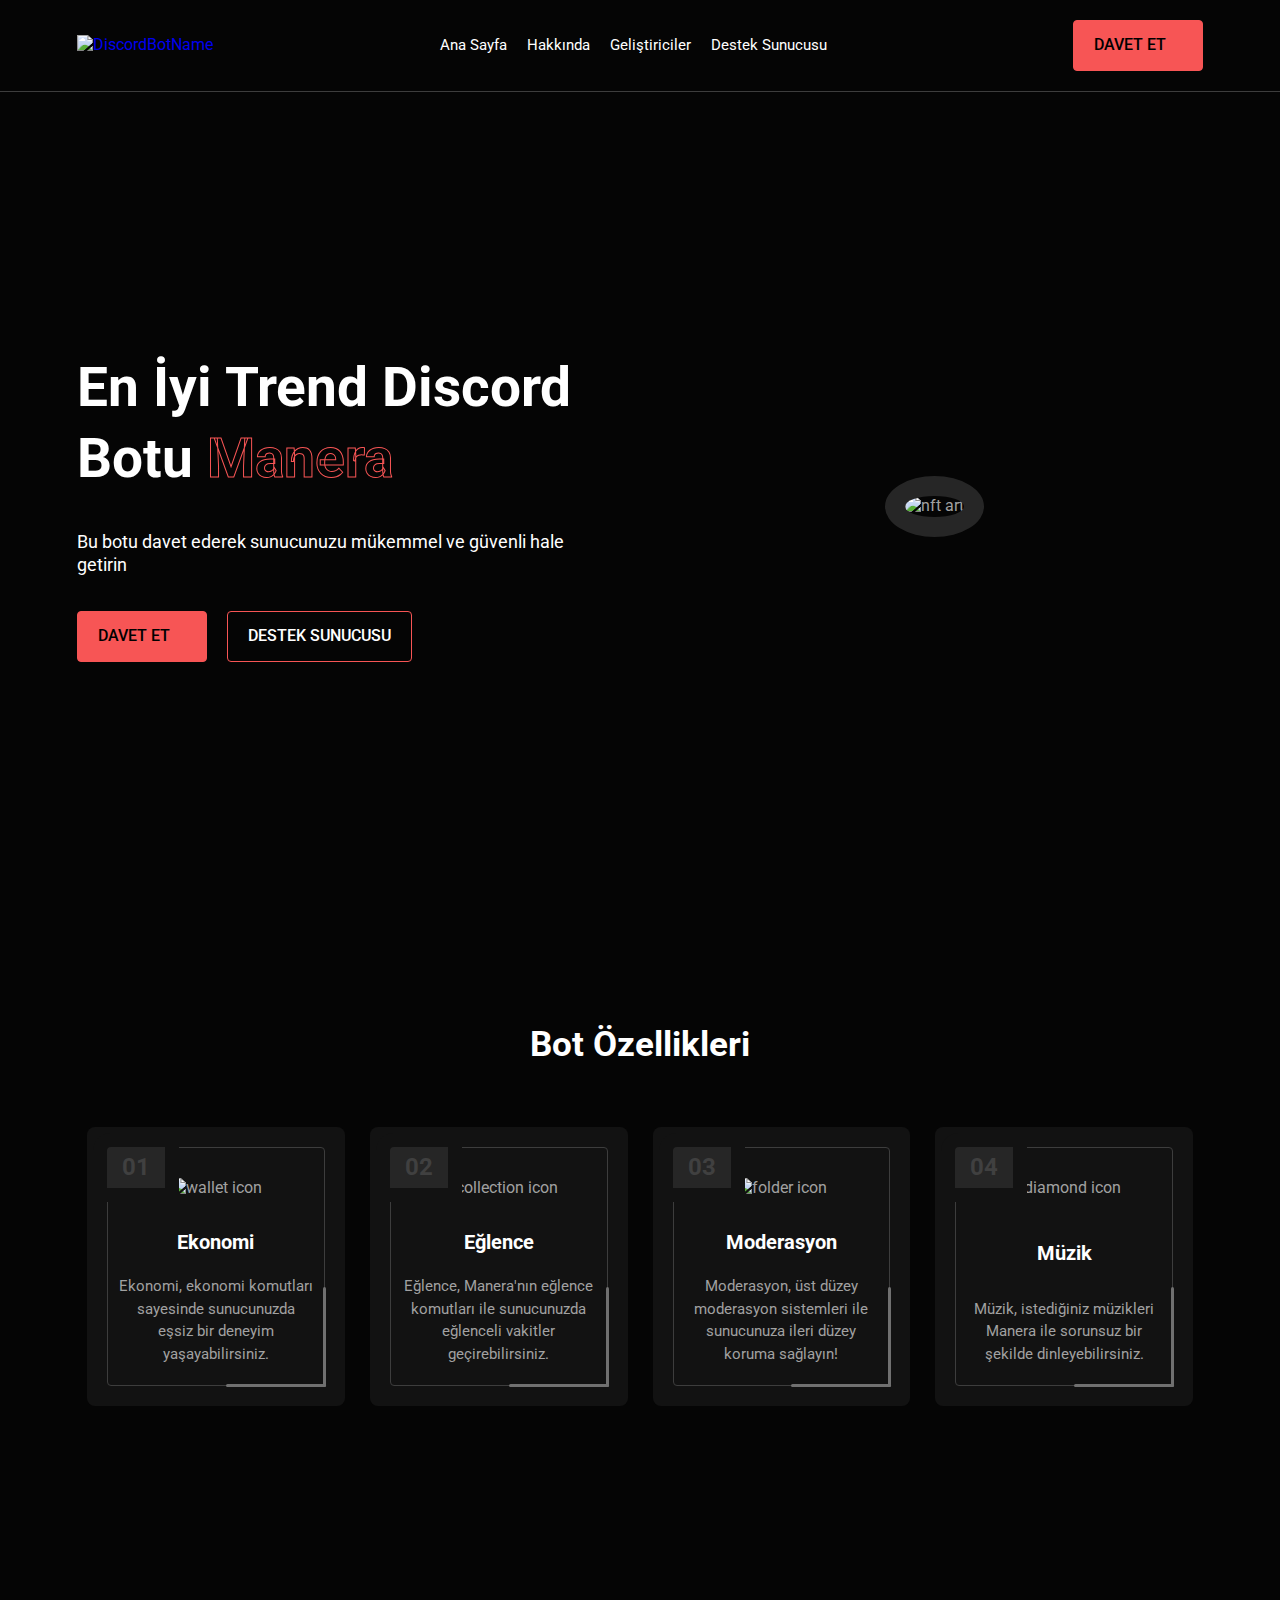
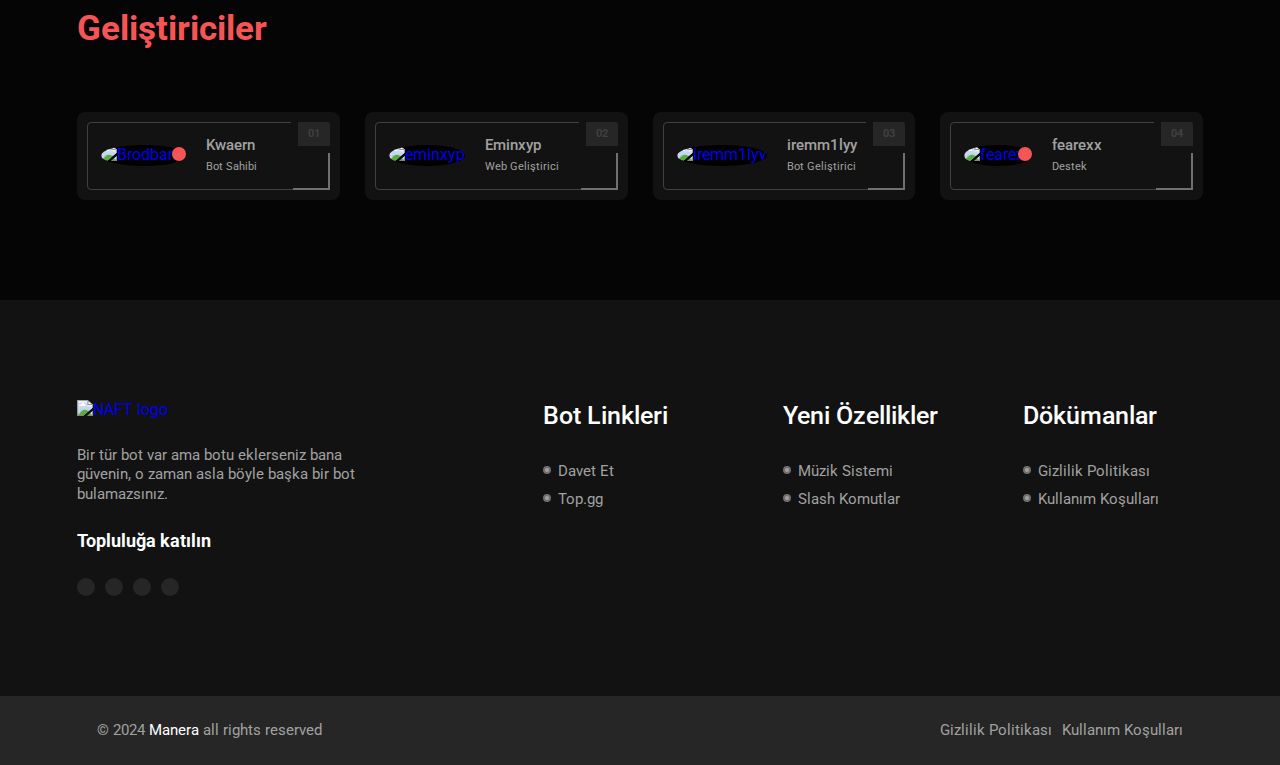
==== commit 4f7821ca: "Update index.html" ====
--- a/index.html
+++ b/index.html
@@ -419,15 +419,15 @@
           <ul class="footer-list">
 
             <li>
-              <h3 class="h3 footer-item-title">Destek</h3>
-            </li>
-
-            <li class="footer-item">
-              <a href="https://discord.gg/sdFWwpCREx" class="footer-link">Gizlilik & Kullanım Koşulları</a>
-            </li>
-
-            <li class="footer-item">
-              <a href="https://discord.gg/sdFWwpCREx" class="footer-link">Yardım & Destek</a>
+              <h3 class="h3 footer-item-title">Dökümanlar</h3>
+            </li>
+
+            <li class="footer-item">
+              <a href="/gizlilik.html" class="footer-link">Gizlilik Politikası</a>
+            </li>
+
+            <li class="footer-item">
+              <a href="/kullanim.html" class="footer-link">Kullanım Koşulları</a>
             </li>
 
          
@@ -446,9 +446,9 @@
         </p>
 
         <div class="footer-bottom-links">
-          <a href="https://discord.gg/sdFWwpCREx">Gizlilik Politikası</a>
-
-          <a href="https://discord.gg/sdFWwpCREx">Şartlar ve Koşullar</a>
+          <a href="/gizlilik.html">Gizlilik Politikası</a>
+
+          <a href="/kullanim.html">Kullanım Koşulları</a>
         </div>
 
       </div>
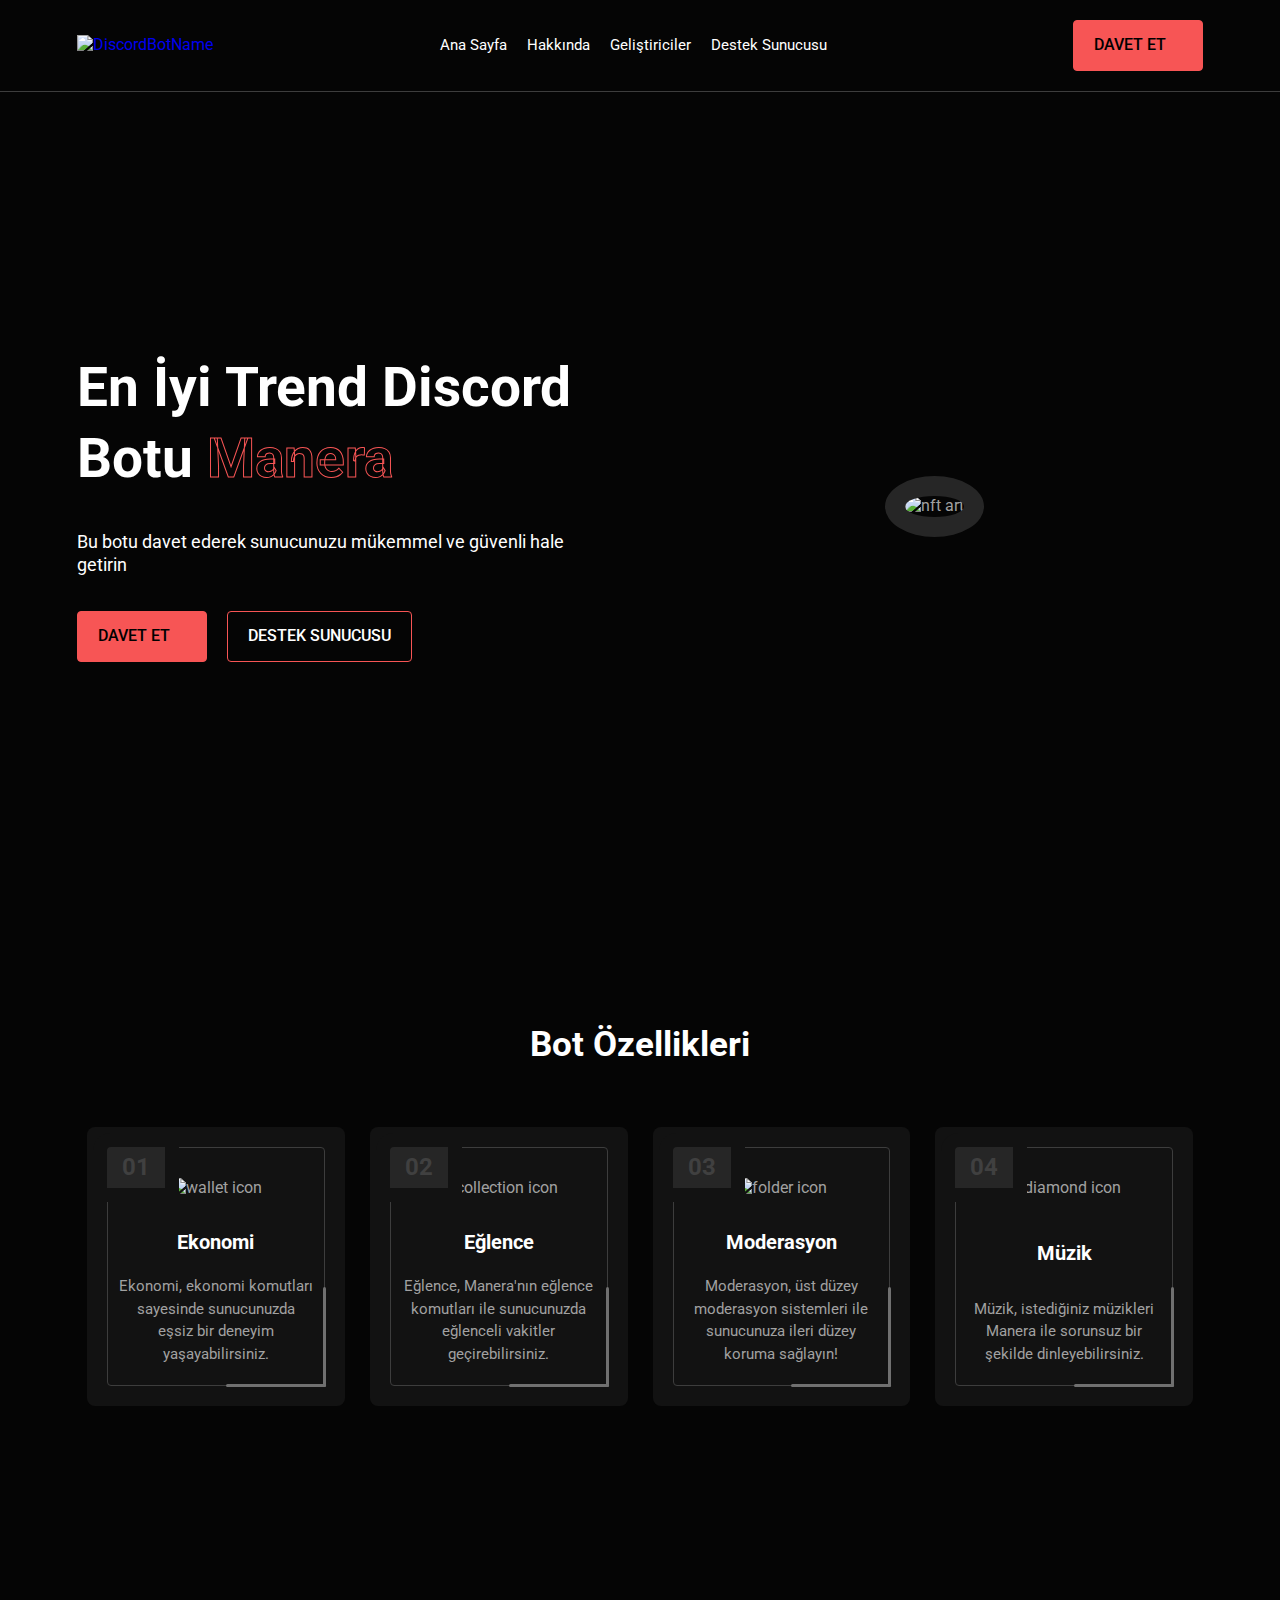
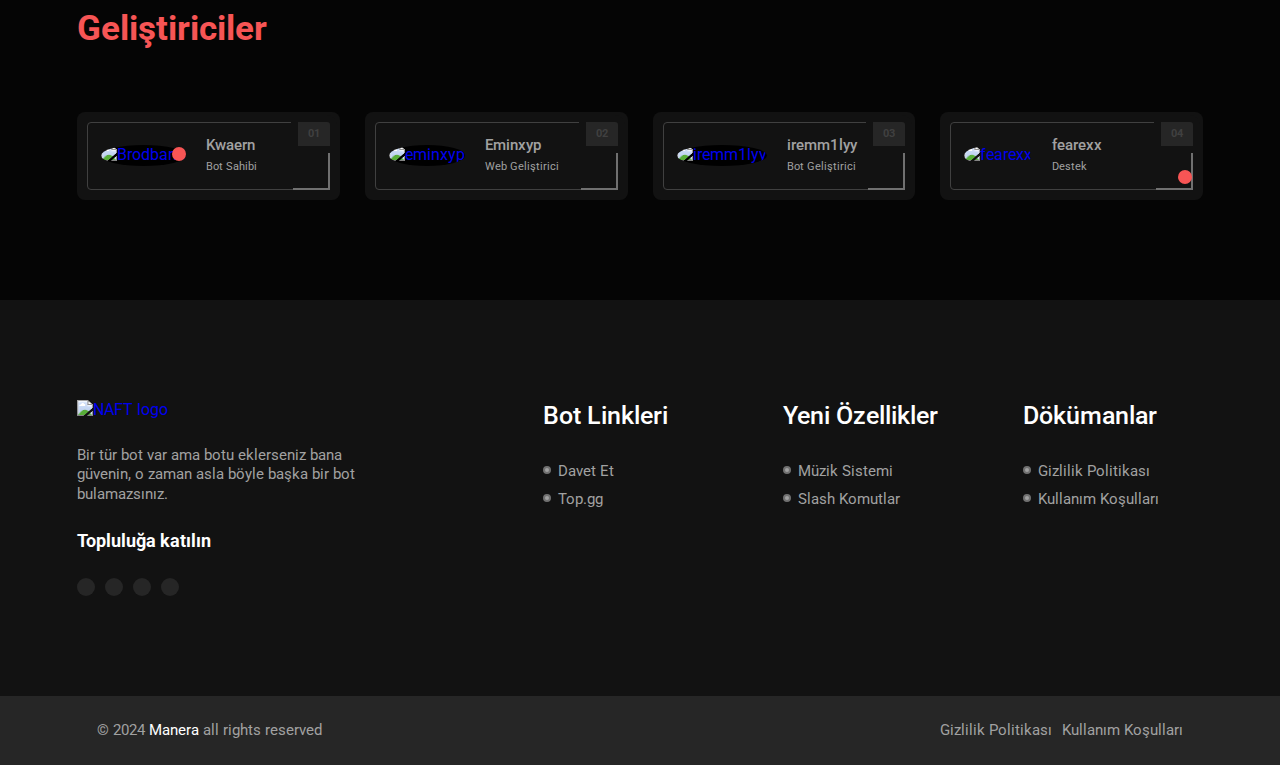
==== commit 90733afc: "Update index.html" ====
--- a/index.html
+++ b/index.html
@@ -277,7 +277,7 @@
             </li>
 
             <li class="top-seller-item">
-              <a href="#" class="top-seller-card">
+              <a href="https://discord.com/users/1047012487431737364" class="top-seller-card">
 
                 <div class="card-number">03</div>
 
@@ -295,11 +295,11 @@
             </li>
 
             <li class="top-seller-item">
-              <a href="#" class="top-seller-card">
+              <a href="https://discord.com/users/829688962468806656" class="top-seller-card">
 
                 <div class="card-number">04</div>
 
-                <figure class="card-avatar">
+                
                   <img src="https://cdn.discordapp.com/avatars/829688962468806656/5e75e4499a67775be062a7f53d2eacb6.png?size=128" alt="fearexx">
 
                   <div class="avatar-badge">
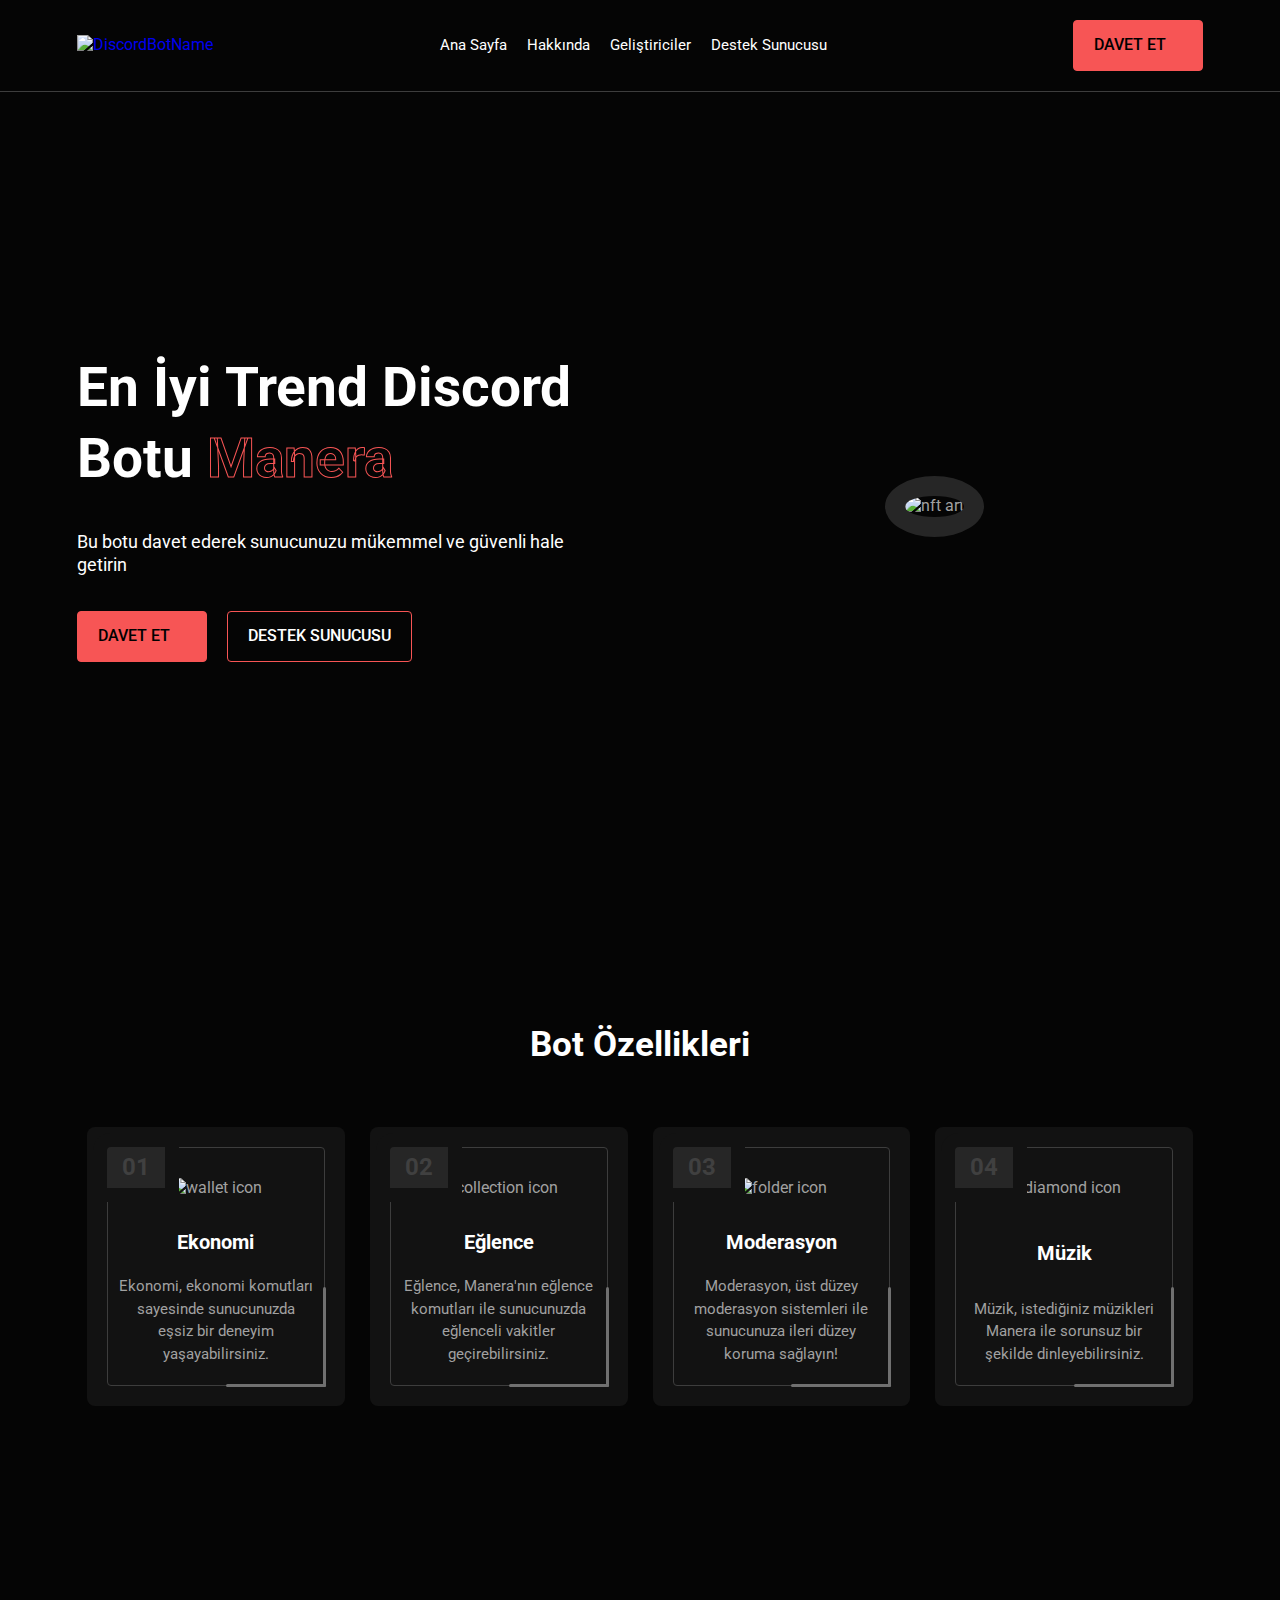
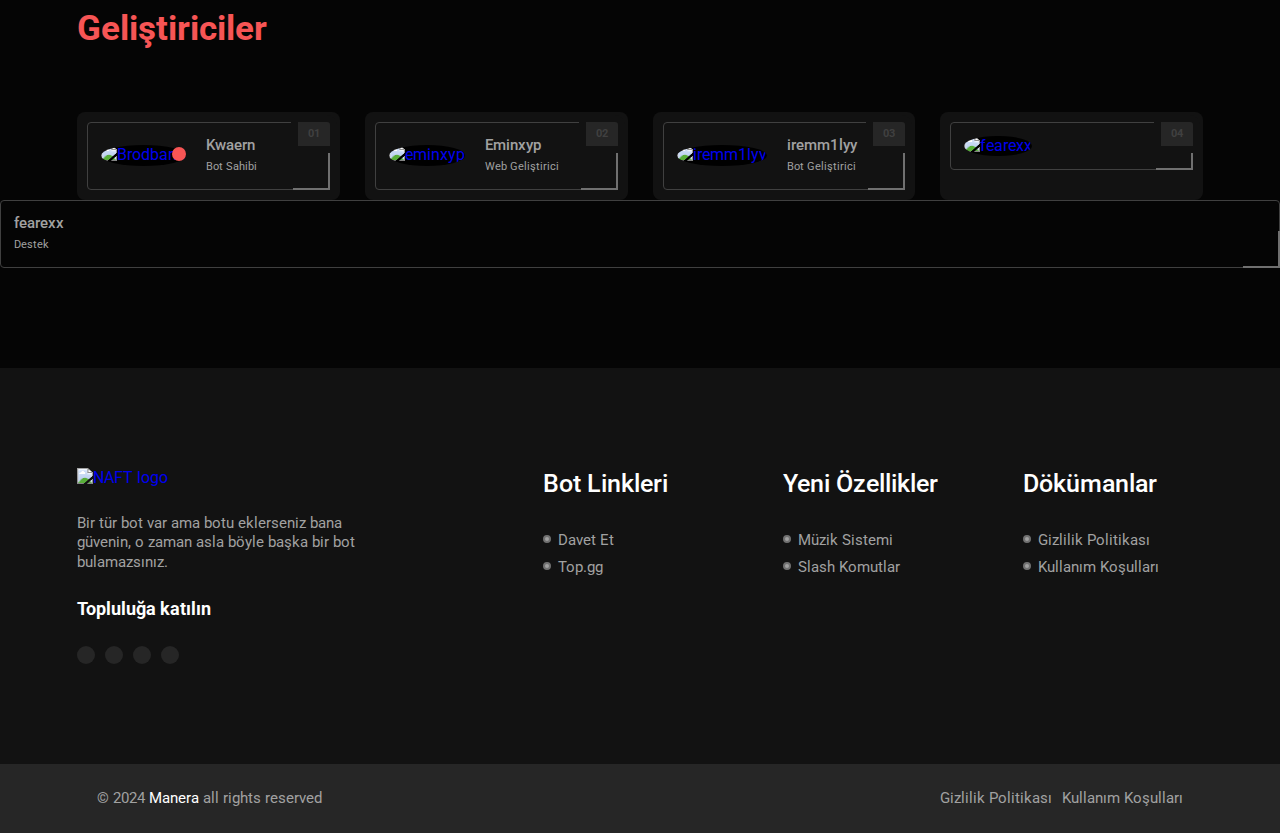
==== commit 6a90088c: "Update index.html" ====
--- a/index.html
+++ b/index.html
@@ -299,10 +299,10 @@
 
                 <div class="card-number">04</div>
 
-                
+                <figure class="card-avatar">
                   <img src="https://cdn.discordapp.com/avatars/829688962468806656/5e75e4499a67775be062a7f53d2eacb6.png?size=128" alt="fearexx">
 
-                  <div class="avatar-badge">
+                  
                     <ion-icon name="checkmark-outline"></ion-icon>
                   </div>
                 </figure>
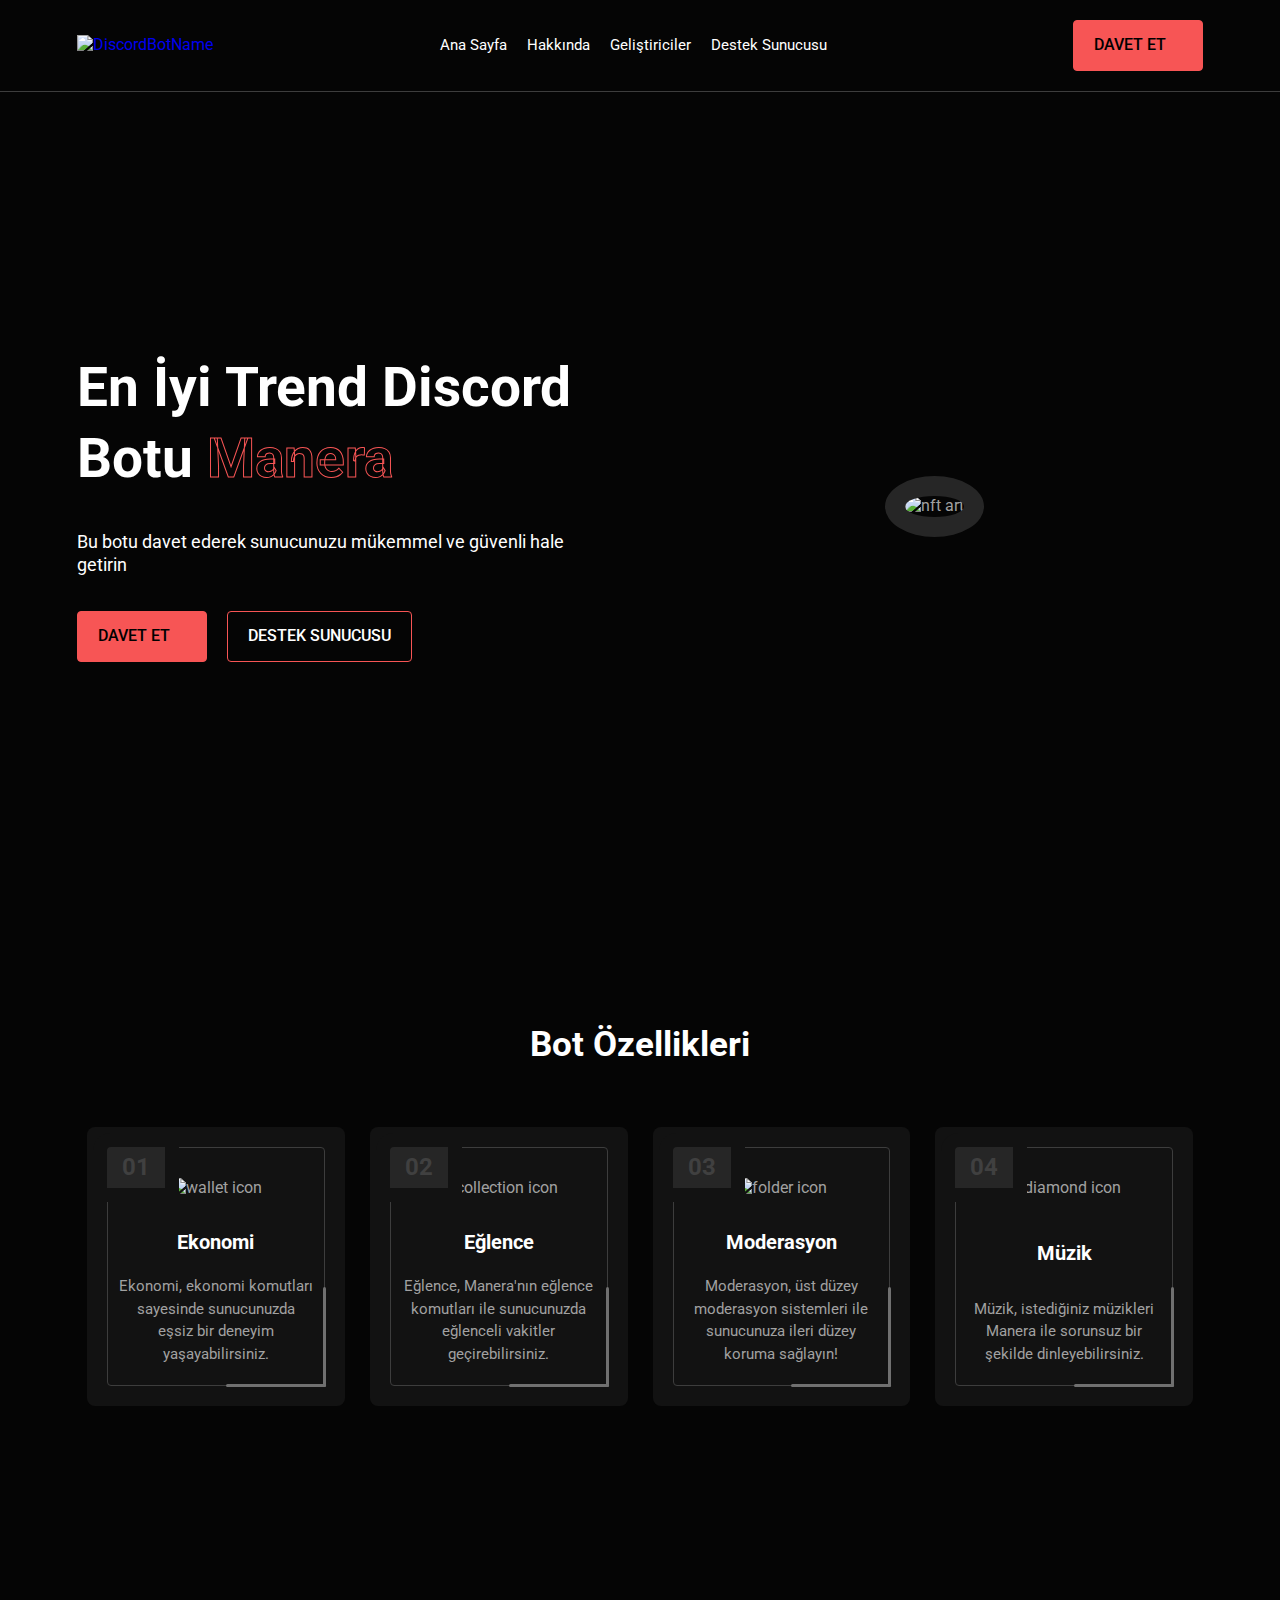
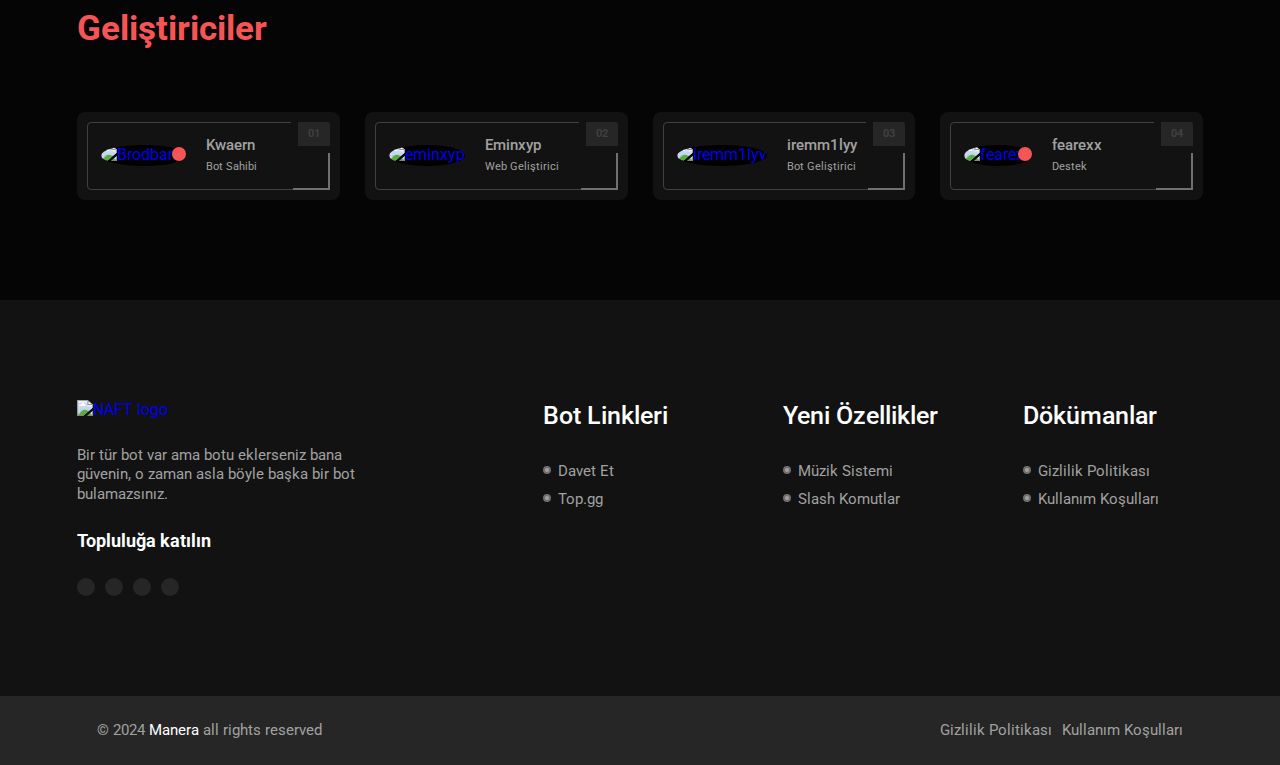
==== commit 1068474b: "Update index.html" ====
--- a/index.html
+++ b/index.html
@@ -302,8 +302,8 @@
                 <figure class="card-avatar">
                   <img src="https://cdn.discordapp.com/avatars/829688962468806656/5e75e4499a67775be062a7f53d2eacb6.png?size=128" alt="fearexx">
 
-                  
-                    <ion-icon name="checkmark-outline"></ion-icon>
+                  <div class="avatar-badge">
+                    
                   </div>
                 </figure>
 
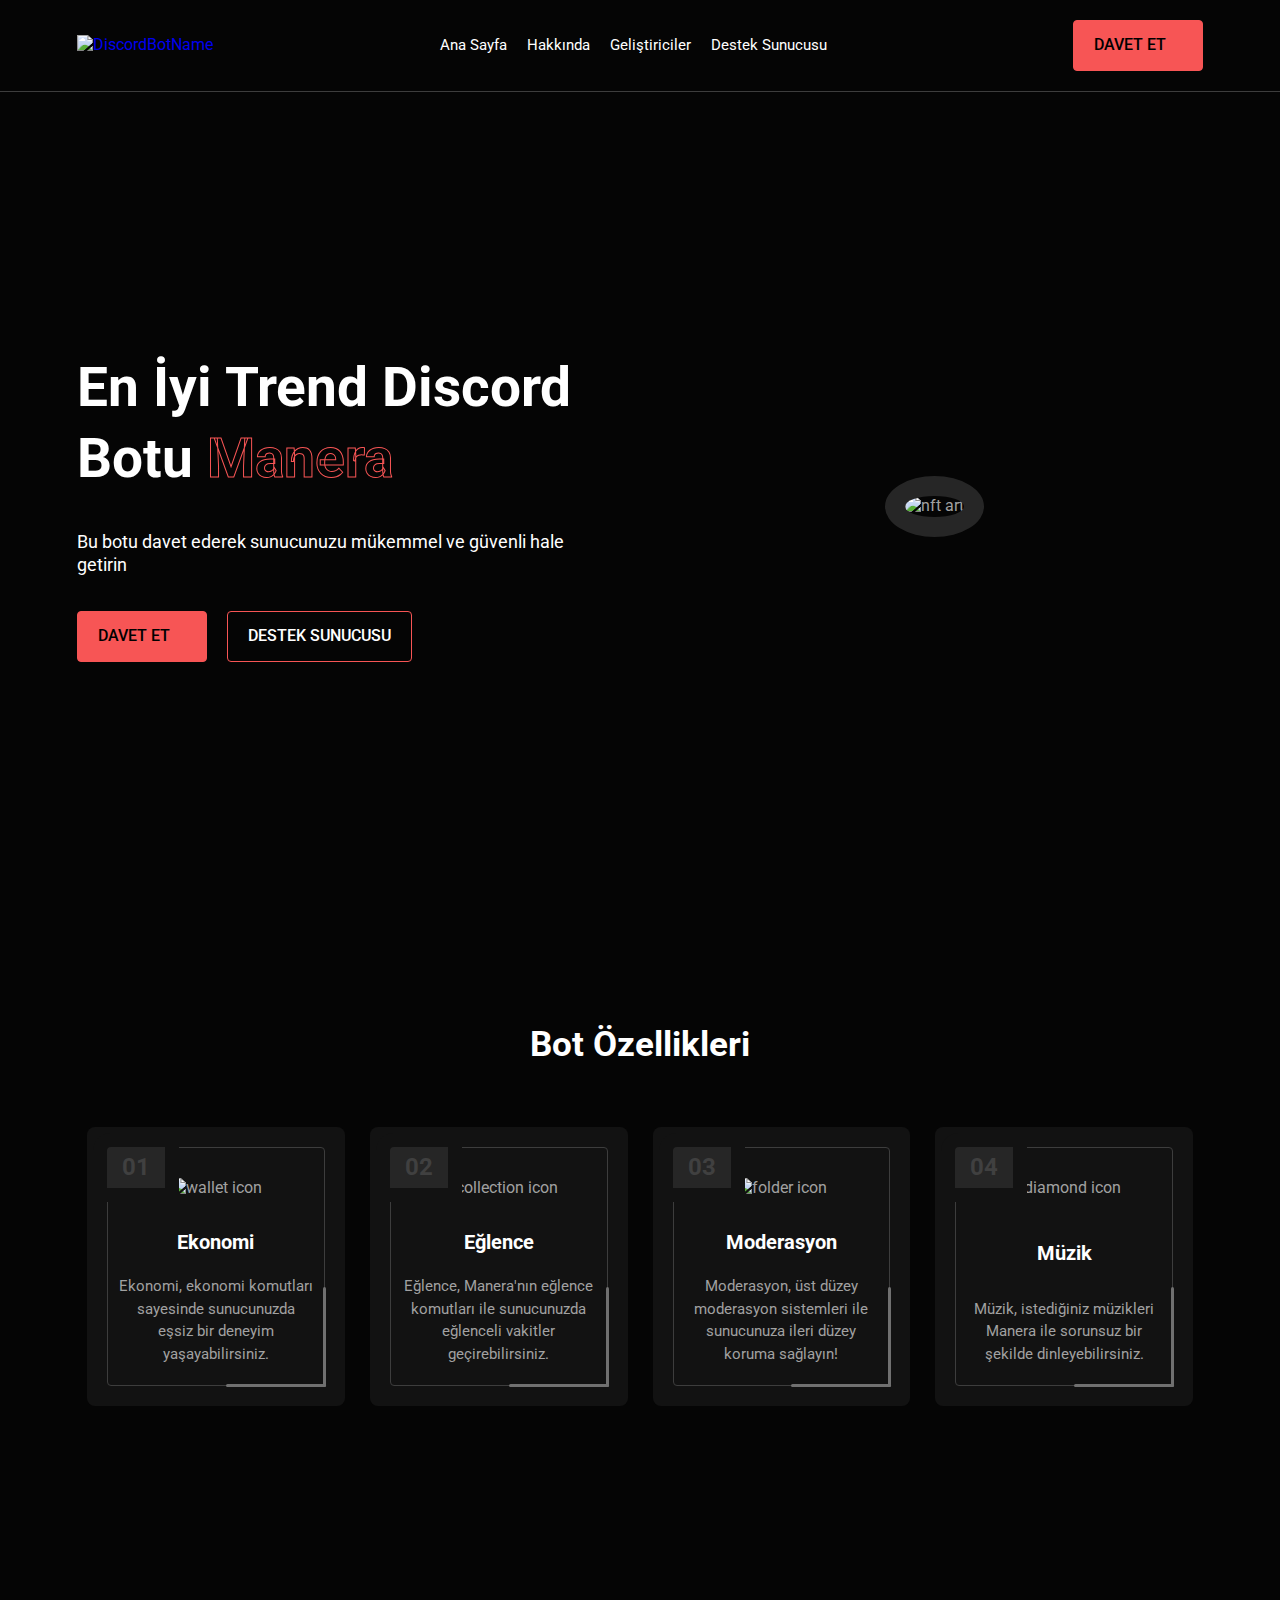
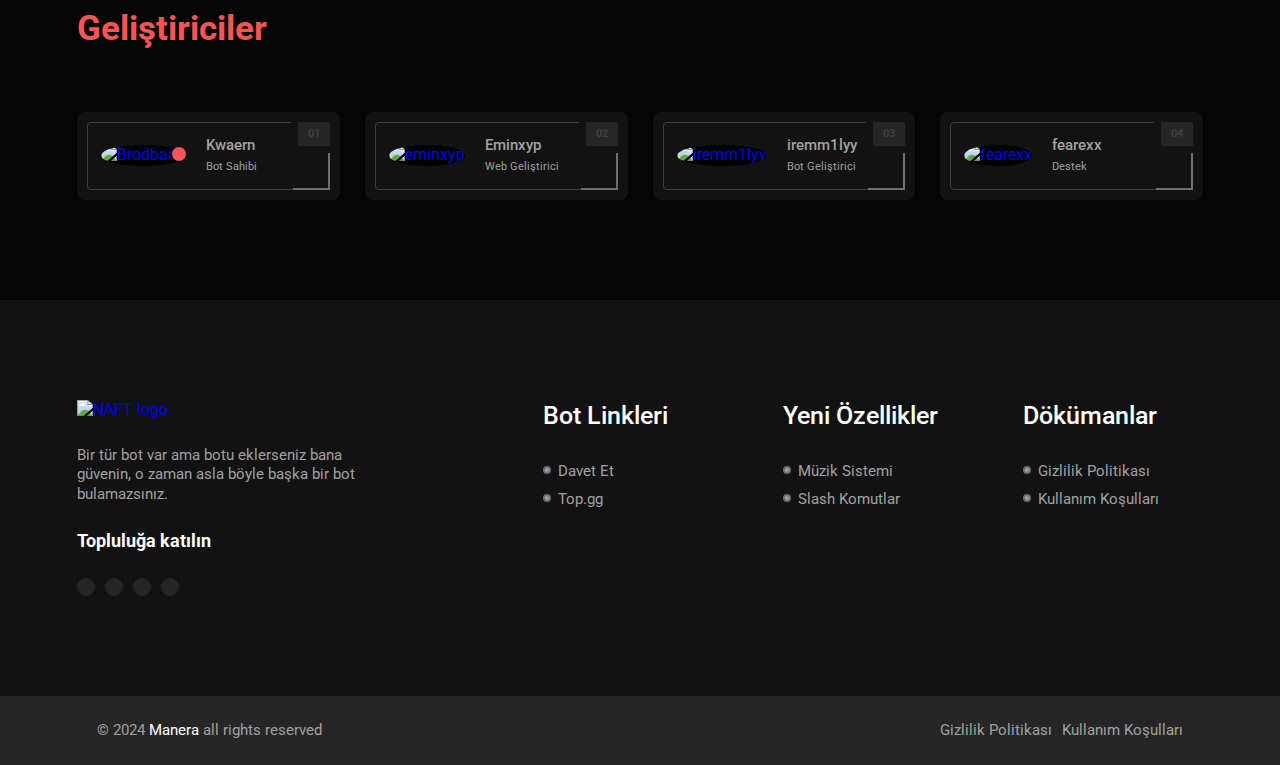
==== commit 6db5e787: "Update index.html" ====
--- a/index.html
+++ b/index.html
@@ -302,7 +302,7 @@
                 <figure class="card-avatar">
                   <img src="https://cdn.discordapp.com/avatars/829688962468806656/5e75e4499a67775be062a7f53d2eacb6.png?size=128" alt="fearexx">
 
-                  <div class="avatar-badge">
+                  <div class="">
                     
                   </div>
                 </figure>
